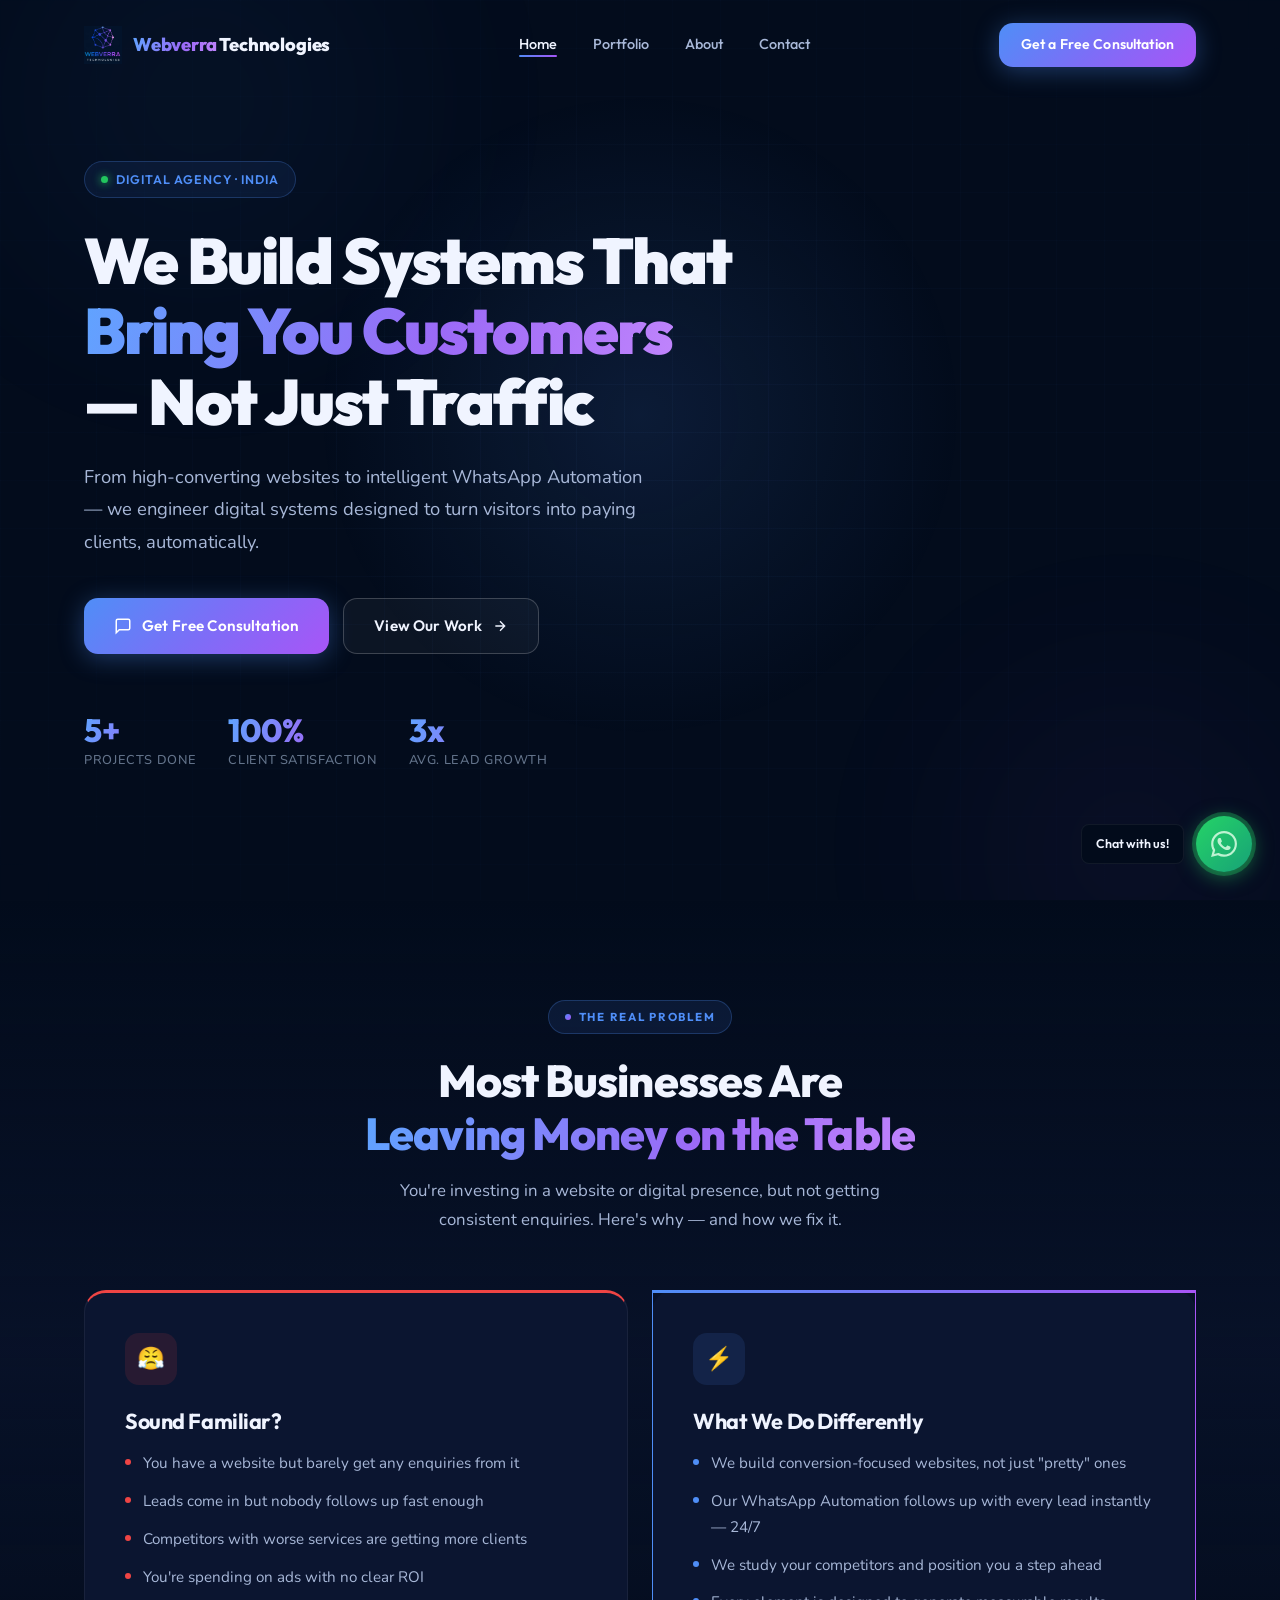
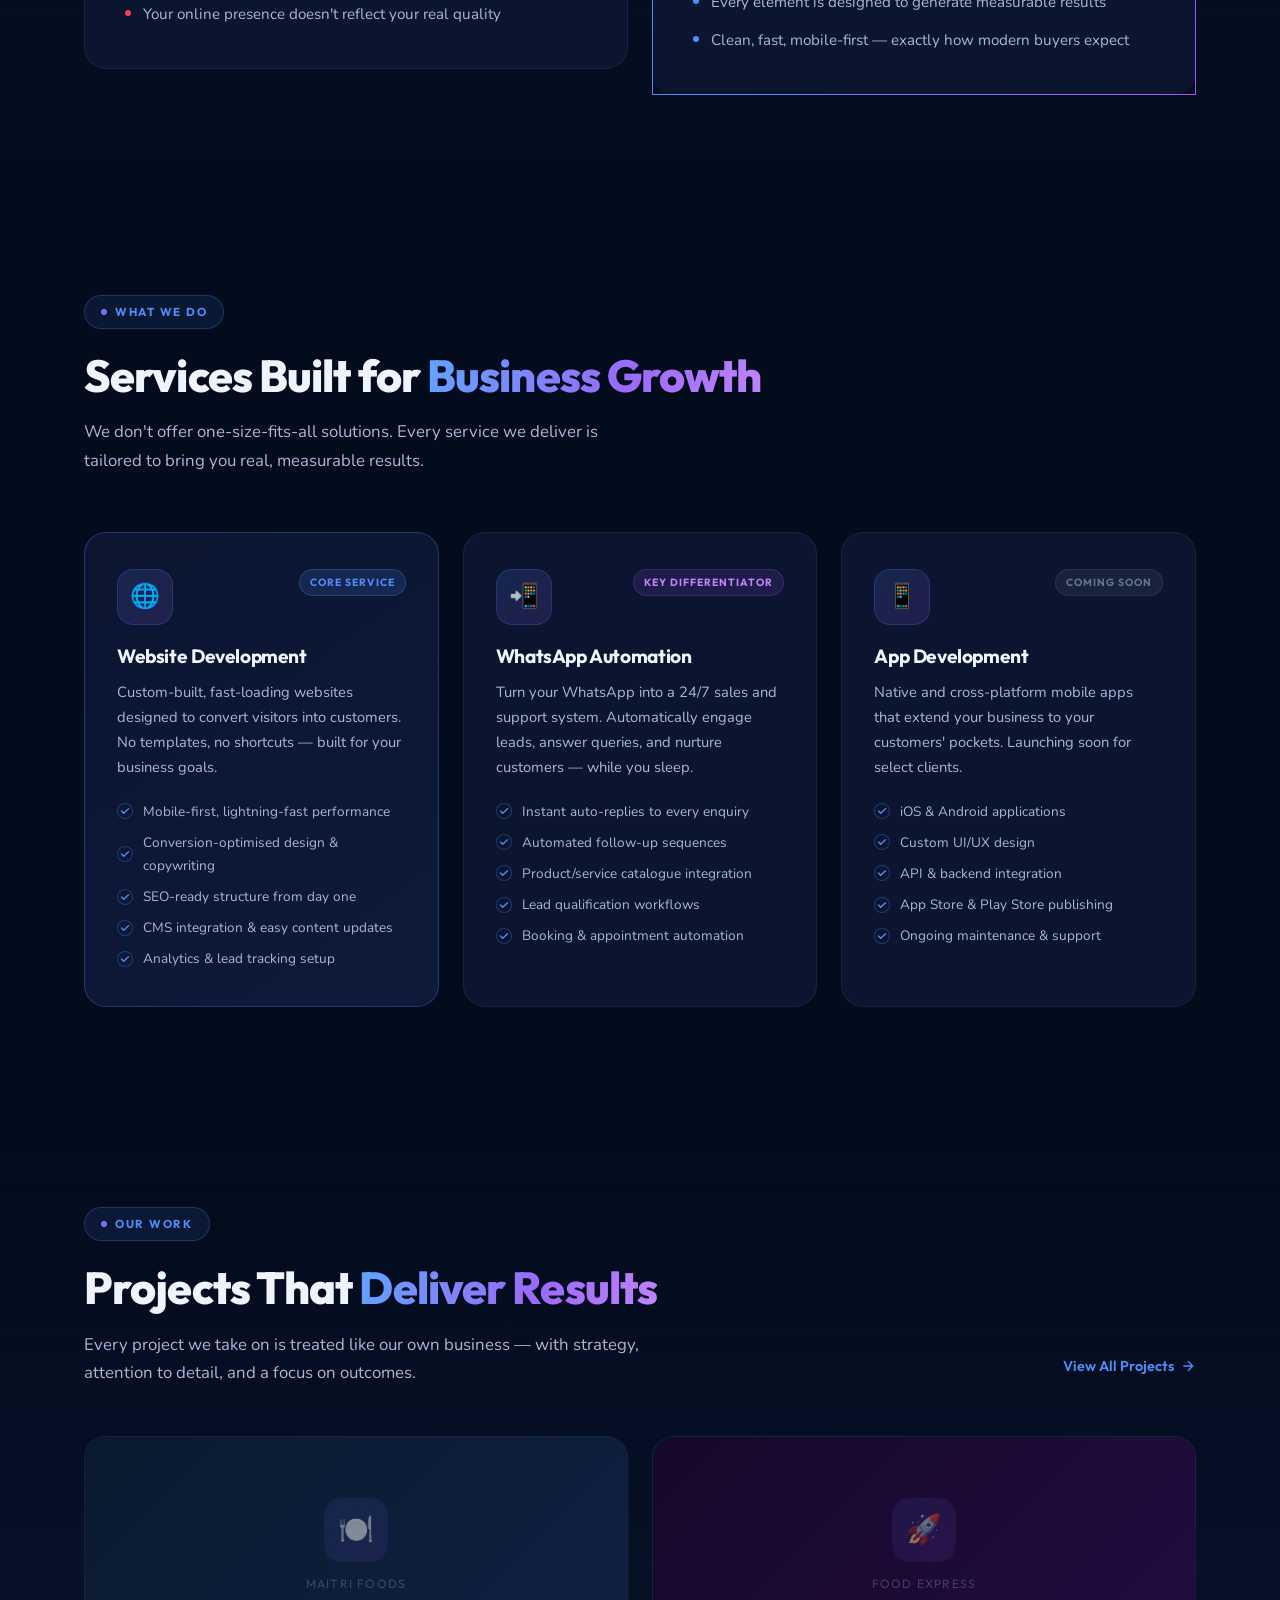
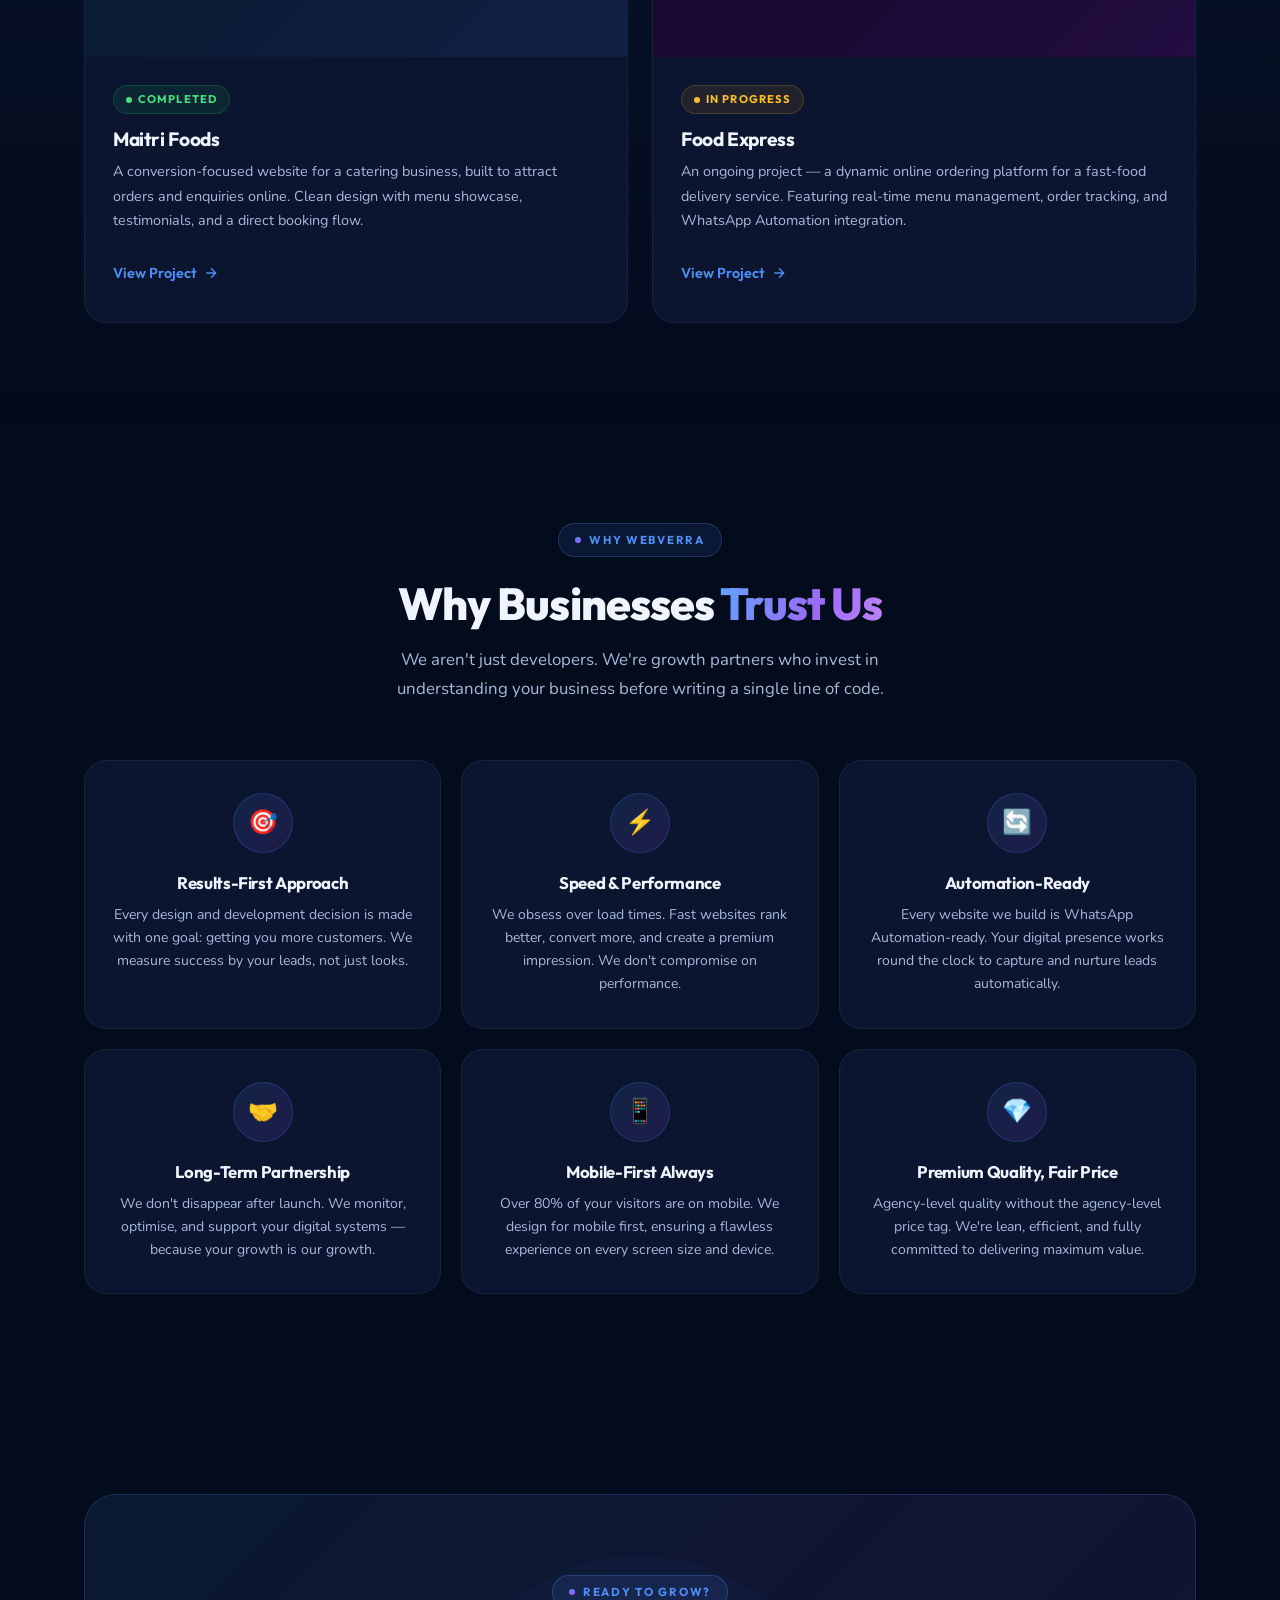
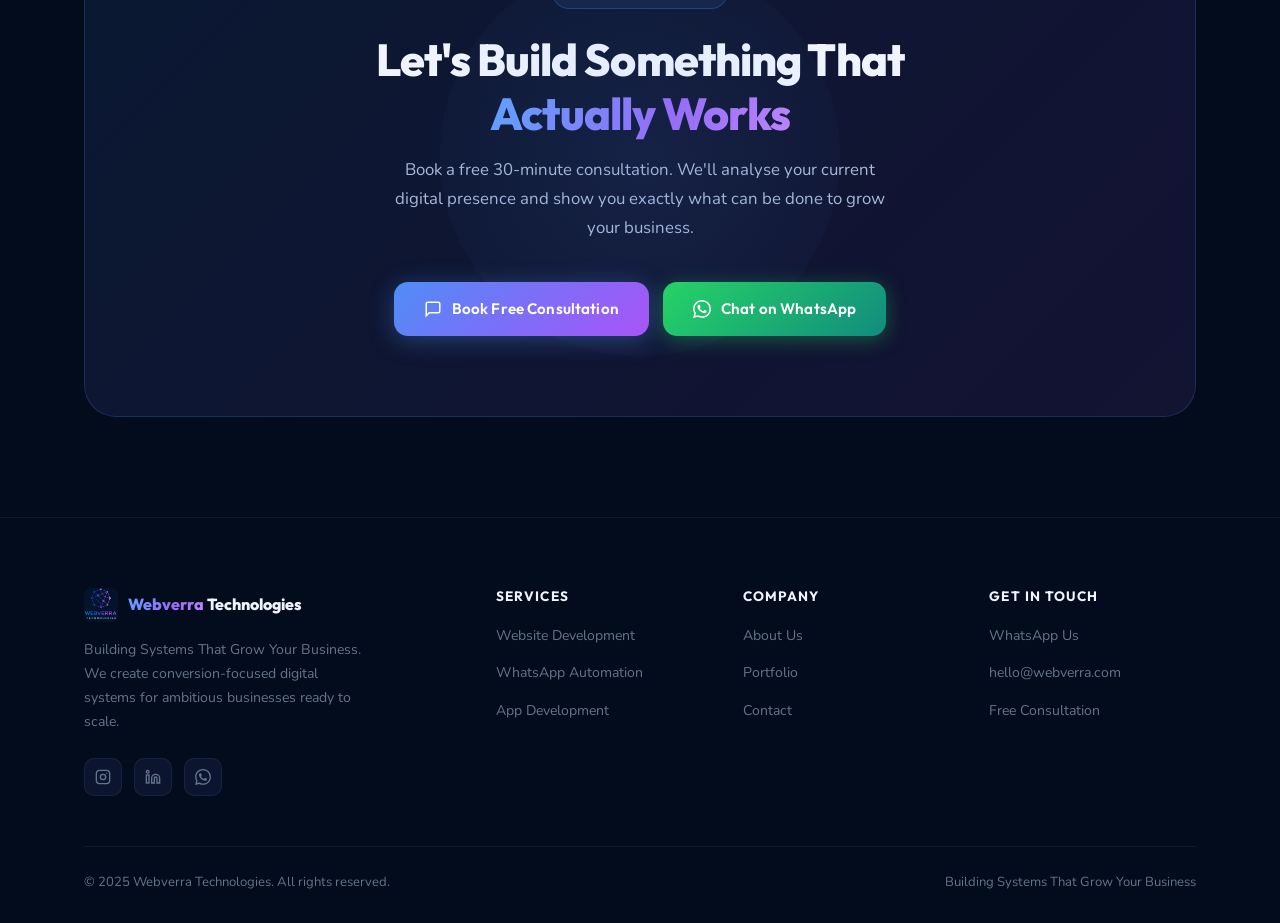
==== index.html @ cc482540 "Initial commit" ====
<!DOCTYPE html>
<html lang="en">
<head>
  <meta charset="UTF-8" />
  <meta name="viewport" content="width=device-width, initial-scale=1.0" />
  <title>Webverra Technologies — Building Systems That Grow Your Business</title>
  <meta name="description" content="Webverra Technologies builds high-converting websites, WhatsApp Automation systems, and apps that grow your business." />
  <link rel="icon" href="logo.jpg" type="image/jpeg" />
  <link rel="stylesheet" href="styles.css" />
</head>
<body>

<!-- Background Mesh -->
<div class="mesh-bg" aria-hidden="true"></div>

<!-- ═══════════════ NAVBAR ═══════════════ -->
<header>
  <nav class="navbar" id="navbar" role="navigation" aria-label="Main navigation">
    <div class="container">
      <div class="nav-inner">
        <a href="index.html" class="nav-logo" aria-label="Webverra Technologies Home">
          <img src="logo.jpg" alt="Webverra Technologies Logo" width="38" height="38" />
          <span class="nav-logo-text"><span>Webverra</span> Technologies</span>
        </a>

        <ul class="nav-links" role="list">
          <li><a href="index.html" class="active">Home</a></li>
          <li><a href="portfolio.html">Portfolio</a></li>
          <li><a href="about.html">About</a></li>
          <li><a href="contact.html">Contact</a></li>
        </ul>

        <a href="contact.html" class="btn btn-primary nav-cta" style="padding:10px 22px;font-size:0.88rem;">
          Get a Free Consultation
        </a>

        <button class="nav-toggle" id="navToggle" aria-label="Toggle menu" aria-expanded="false">
          <span></span><span></span><span></span>
        </button>
      </div>
    </div>
  </nav>

  <!-- Mobile Nav -->
  <div class="nav-mobile" id="mobileNav" aria-hidden="true">
    <a href="index.html">Home</a>
    <a href="portfolio.html">Portfolio</a>
    <a href="about.html">About</a>
    <a href="contact.html">Contact</a>
    <a href="contact.html" class="btn btn-primary">Get a Free Consultation</a>
  </div>
</header>

<!-- ═══════════════ PAGE CONTENT ═══════════════ -->
<main class="page-content">

  <!-- ── HERO ───────────────────────────────── -->
  <section class="hero" id="home">
    <div class="hero-grid-bg" aria-hidden="true"></div>
    <div class="hero-glow" aria-hidden="true"></div>

    <div class="container">
      <div class="hero-content">
        <div class="hero-badge">
          <span class="dot"></span>
          Digital Agency · India
        </div>

        <h1>
          We Build Systems That<br />
          <span class="grad-text">Bring You Customers</span><br />
          — Not Just Traffic
        </h1>

        <p class="hero-sub">
          From high-converting websites to intelligent WhatsApp Automation — 
          we engineer digital systems designed to turn visitors into paying clients, automatically.
        </p>

        <div class="hero-actions">
          <a href="contact.html" class="btn btn-primary">
            <svg width="18" height="18" viewBox="0 0 24 24" fill="none" stroke="currentColor" stroke-width="2" aria-hidden="true"><path d="M21 15a2 2 0 0 1-2 2H7l-4 4V5a2 2 0 0 1 2-2h14a2 2 0 0 1 2 2z"/></svg>
            Get Free Consultation
          </a>
          <a href="portfolio.html" class="btn btn-outline">
            View Our Work
            <svg width="16" height="16" viewBox="0 0 24 24" fill="none" stroke="currentColor" stroke-width="2" aria-hidden="true"><path d="M5 12h14M12 5l7 7-7 7"/></svg>
          </a>
        </div>

        <div class="hero-stats">
          <div class="stat-item">
            <div class="stat-num" data-target="5" data-suffix="+">5+</div>
            <div class="stat-label">Projects Done</div>
          </div>
          <div class="stat-item">
            <div class="stat-num" data-target="100" data-suffix="%">100%</div>
            <div class="stat-label">Client Satisfaction</div>
          </div>
          <div class="stat-item">
            <div class="stat-num" data-target="3" data-suffix="x">3x</div>
            <div class="stat-label">Avg. Lead Growth</div>
          </div>
        </div>
      </div>
    </div>
  </section>

  <!-- ── PROBLEM → SOLUTION ─────────────────── -->
  <section class="problem-solution" id="why">
    <div class="container">
      <div style="text-align:center; margin-bottom:56px;" class="reveal">
        <span class="section-tag">The Real Problem</span>
        <h2 class="section-title">Most Businesses Are<br /><span class="grad-text">Leaving Money on the Table</span></h2>
        <p class="section-sub" style="margin:0 auto;">
          You're investing in a website or digital presence, but not getting consistent enquiries.
          Here's why — and how we fix it.
        </p>
      </div>

      <div class="ps-grid">
        <!-- Problem -->
        <div class="ps-card problem reveal reveal-delay-1">
          <div class="ps-icon">😤</div>
          <h3>Sound Familiar?</h3>
          <ul class="ps-list">
            <li>You have a website but barely get any enquiries from it</li>
            <li>Leads come in but nobody follows up fast enough</li>
            <li>Competitors with worse services are getting more clients</li>
            <li>You're spending on ads with no clear ROI</li>
            <li>Your online presence doesn't reflect your real quality</li>
          </ul>
        </div>

        <!-- Solution -->
        <div class="ps-card solution reveal reveal-delay-2">
          <div class="ps-icon">⚡</div>
          <h3>What We Do Differently</h3>
          <ul class="ps-list">
            <li>We build conversion-focused websites, not just "pretty" ones</li>
            <li>Our WhatsApp Automation follows up with every lead instantly — 24/7</li>
            <li>We study your competitors and position you a step ahead</li>
            <li>Every element is designed to generate measurable results</li>
            <li>Clean, fast, mobile-first — exactly how modern buyers expect</li>
          </ul>
        </div>
      </div>
    </div>
  </section>

  <!-- ── SERVICES ────────────────────────────── -->
  <section class="services" id="services">
    <div class="container">
      <div class="reveal">
        <span class="section-tag">What We Do</span>
        <h2 class="section-title">Services Built for <span class="grad-text">Business Growth</span></h2>
        <p class="section-sub">
          We don't offer one-size-fits-all solutions. Every service we deliver is tailored to bring you real, measurable results.
        </p>
      </div>

      <div class="services-grid">
        <!-- Website Development -->
        <div class="service-card primary reveal reveal-delay-1">
          <div class="service-card-top">
            <div class="service-icon">🌐</div>
            <span class="badge badge-primary">Core Service</span>
          </div>
          <h3>Website Development</h3>
          <p>Custom-built, fast-loading websites designed to convert visitors into customers. No templates, no shortcuts — built for your business goals.</p>
          <ul class="service-features">
            <li>Mobile-first, lightning-fast performance</li>
            <li>Conversion-optimised design & copywriting</li>
            <li>SEO-ready structure from day one</li>
            <li>CMS integration & easy content updates</li>
            <li>Analytics & lead tracking setup</li>
          </ul>
        </div>

        <!-- WhatsApp Automation -->
        <div class="service-card reveal reveal-delay-2">
          <div class="service-card-top">
            <div class="service-icon">📲</div>
            <span class="badge badge-secondary">Key Differentiator</span>
          </div>
          <h3>WhatsApp Automation</h3>
          <p>Turn your WhatsApp into a 24/7 sales and support system. Automatically engage leads, answer queries, and nurture customers — while you sleep.</p>
          <ul class="service-features">
            <li>Instant auto-replies to every enquiry</li>
            <li>Automated follow-up sequences</li>
            <li>Product/service catalogue integration</li>
            <li>Lead qualification workflows</li>
            <li>Booking & appointment automation</li>
          </ul>
        </div>

        <!-- App Development -->
        <div class="service-card coming-soon reveal reveal-delay-3">
          <div class="service-card-top">
            <div class="service-icon">📱</div>
            <span class="badge badge-soon">Coming Soon</span>
          </div>
          <h3>App Development</h3>
          <p>Native and cross-platform mobile apps that extend your business to your customers' pockets. Launching soon for select clients.</p>
          <ul class="service-features">
            <li>iOS & Android applications</li>
            <li>Custom UI/UX design</li>
            <li>API & backend integration</li>
            <li>App Store & Play Store publishing</li>
            <li>Ongoing maintenance & support</li>
          </ul>
        </div>
      </div>
    </div>
  </section>

  <!-- ── PORTFOLIO PREVIEW ───────────────────── -->
  <section class="portfolio-section" id="portfolio">
    <div class="container">
      <div style="display:flex;align-items:flex-end;justify-content:space-between;flex-wrap:wrap;gap:20px;margin-bottom:48px;" class="reveal">
        <div>
          <span class="section-tag">Our Work</span>
          <h2 class="section-title">Projects That <span class="grad-text">Deliver Results</span></h2>
          <p class="section-sub" style="margin-bottom:0;">
            Every project we take on is treated like our own business — with strategy, attention to detail, and a focus on outcomes.
          </p>
        </div>
        <a href="portfolio.html" class="btn-ghost">
          View All Projects
          <svg width="16" height="16" viewBox="0 0 24 24" fill="none" stroke="currentColor" stroke-width="2" aria-hidden="true"><path d="M5 12h14M12 5l7 7-7 7"/></svg>
        </a>
      </div>

      <div class="portfolio-grid">
        <!-- Maitri Foods -->
        <div class="portfolio-card reveal reveal-delay-1">
          <div class="portfolio-img portfolio-img-bg-1">
            <div class="portfolio-img-placeholder">
              <div class="portfolio-img-icon">🍽️</div>
              <span>Maitri Foods</span>
            </div>
          </div>
          <div class="portfolio-body">
            <span class="portfolio-status status-completed">Completed</span>
            <h3>Maitri Foods</h3>
            <p>A conversion-focused website for a catering business, built to attract orders and enquiries online. Clean design with menu showcase, testimonials, and a direct booking flow.</p>
            <a href="portfolio.html" class="btn-ghost">
              View Project
              <svg width="16" height="16" viewBox="0 0 24 24" fill="none" stroke="currentColor" stroke-width="2" aria-hidden="true"><path d="M5 12h14M12 5l7 7-7 7"/></svg>
            </a>
          </div>
        </div>

        <!-- Food Express -->
        <div class="portfolio-card reveal reveal-delay-2">
          <div class="portfolio-img portfolio-img-bg-2">
            <div class="portfolio-img-placeholder">
              <div class="portfolio-img-icon">🚀</div>
              <span>Food Express</span>
            </div>
          </div>
          <div class="portfolio-body">
            <span class="portfolio-status status-progress">In Progress</span>
            <h3>Food Express</h3>
            <p>An ongoing project — a dynamic online ordering platform for a fast-food delivery service. Featuring real-time menu management, order tracking, and WhatsApp Automation integration.</p>
            <a href="portfolio.html" class="btn-ghost">
              View Project
              <svg width="16" height="16" viewBox="0 0 24 24" fill="none" stroke="currentColor" stroke-width="2" aria-hidden="true"><path d="M5 12h14M12 5l7 7-7 7"/></svg>
            </a>
          </div>
        </div>
      </div>
    </div>
  </section>

  <!-- ── WHY CHOOSE US ───────────────────────── -->
  <section class="why-us" id="why-us">
    <div class="container">
      <div style="text-align:center;" class="reveal">
        <span class="section-tag">Why Webverra</span>
        <h2 class="section-title">Why Businesses <span class="grad-text">Trust Us</span></h2>
        <p class="section-sub" style="margin:0 auto 56px;">
          We aren't just developers. We're growth partners who invest in understanding your business before writing a single line of code.
        </p>
      </div>

      <div class="why-grid">
        <div class="why-card reveal reveal-delay-1">
          <div class="why-icon">🎯</div>
          <h3>Results-First Approach</h3>
          <p>Every design and development decision is made with one goal: getting you more customers. We measure success by your leads, not just looks.</p>
        </div>
        <div class="why-card reveal reveal-delay-2">
          <div class="why-icon">⚡</div>
          <h3>Speed & Performance</h3>
          <p>We obsess over load times. Fast websites rank better, convert more, and create a premium impression. We don't compromise on performance.</p>
        </div>
        <div class="why-card reveal reveal-delay-3">
          <div class="why-icon">🔄</div>
          <h3>Automation-Ready</h3>
          <p>Every website we build is WhatsApp Automation-ready. Your digital presence works round the clock to capture and nurture leads automatically.</p>
        </div>
        <div class="why-card reveal reveal-delay-1">
          <div class="why-icon">🤝</div>
          <h3>Long-Term Partnership</h3>
          <p>We don't disappear after launch. We monitor, optimise, and support your digital systems — because your growth is our growth.</p>
        </div>
        <div class="why-card reveal reveal-delay-2">
          <div class="why-icon">📱</div>
          <h3>Mobile-First Always</h3>
          <p>Over 80% of your visitors are on mobile. We design for mobile first, ensuring a flawless experience on every screen size and device.</p>
        </div>
        <div class="why-card reveal reveal-delay-3">
          <div class="why-icon">💎</div>
          <h3>Premium Quality, Fair Price</h3>
          <p>Agency-level quality without the agency-level price tag. We're lean, efficient, and fully committed to delivering maximum value.</p>
        </div>
      </div>
    </div>
  </section>

  <!-- ── FINAL CTA ───────────────────────────── -->
  <section class="final-cta" id="cta">
    <div class="container">
      <div class="cta-box reveal">
        <span class="section-tag" style="margin:0 auto 24px;">Ready to Grow?</span>
        <h2>Let's Build Something That<br /><span class="grad-text">Actually Works</span></h2>
        <p>Book a free 30-minute consultation. We'll analyse your current digital presence and show you exactly what can be done to grow your business.</p>
        <div class="cta-actions">
          <a href="contact.html" class="btn btn-primary">
            <svg width="18" height="18" viewBox="0 0 24 24" fill="none" stroke="currentColor" stroke-width="2" aria-hidden="true"><path d="M21 15a2 2 0 0 1-2 2H7l-4 4V5a2 2 0 0 1 2-2h14a2 2 0 0 1 2 2z"/></svg>
            Book Free Consultation
          </a>
          <a href="https://wa.me/917000000000?text=Hi! I'd like to discuss a project with Webverra Technologies." class="btn btn-wa" target="_blank" rel="noopener noreferrer">
            <svg viewBox="0 0 24 24" width="18" height="18" fill="currentColor" aria-hidden="true"><path d="M17.472 14.382c-.297-.149-1.758-.867-2.03-.967-.273-.099-.471-.148-.67.15-.197.297-.767.966-.94 1.164-.173.199-.347.223-.644.075-.297-.15-1.255-.463-2.39-1.475-.883-.788-1.48-1.761-1.653-2.059-.173-.297-.018-.458.13-.606.134-.133.298-.347.446-.52.149-.174.198-.298.298-.497.099-.198.05-.371-.025-.52-.075-.149-.669-1.612-.916-2.207-.242-.579-.487-.5-.669-.51-.173-.008-.371-.01-.57-.01-.198 0-.52.074-.792.372-.272.297-1.04 1.016-1.04 2.479 0 1.462 1.065 2.875 1.213 3.074.149.198 2.096 3.2 5.077 4.487.709.306 1.262.489 1.694.625.712.227 1.36.195 1.871.118.571-.085 1.758-.719 2.006-1.413.248-.694.248-1.289.173-1.413-.074-.124-.272-.198-.57-.347m-5.421 7.403h-.004a9.87 9.87 0 01-5.031-1.378l-.361-.214-3.741.982.998-3.648-.235-.374a9.86 9.86 0 01-1.51-5.26c.001-5.45 4.436-9.884 9.888-9.884 2.64 0 5.122 1.03 6.988 2.898a9.825 9.825 0 012.893 6.994c-.003 5.45-4.437 9.884-9.885 9.884m8.413-18.297A11.815 11.815 0 0012.05 0C5.495 0 .16 5.335.157 11.892c0 2.096.547 4.142 1.588 5.945L.057 24l6.305-1.654a11.882 11.882 0 005.683 1.448h.005c6.554 0 11.89-5.335 11.893-11.893a11.821 11.821 0 00-3.48-8.413z"/></svg>
            Chat on WhatsApp
          </a>
        </div>
      </div>
    </div>
  </section>

</main>

<!-- ═══════════════ FOOTER ═══════════════ -->
<footer class="footer">
  <div class="container">
    <div class="footer-grid">
      <div class="footer-brand">
        <div class="footer-logo">
          <img src="logo.jpg" alt="Webverra Technologies" width="34" height="34" />
          <span class="footer-logo-name"><span>Webverra</span> Technologies</span>
        </div>
        <p>Building Systems That Grow Your Business. We create conversion-focused digital systems for ambitious businesses ready to scale.</p>
        <div class="footer-socials">
          <a href="#" class="social-btn" aria-label="Instagram">
            <svg width="16" height="16" viewBox="0 0 24 24" fill="none" stroke="currentColor" stroke-width="2"><rect x="2" y="2" width="20" height="20" rx="5" ry="5"/><circle cx="12" cy="12" r="4"/><circle cx="17.5" cy="6.5" r="1" fill="currentColor" stroke="none"/></svg>
          </a>
          <a href="#" class="social-btn" aria-label="LinkedIn">
            <svg width="16" height="16" viewBox="0 0 24 24" fill="none" stroke="currentColor" stroke-width="2"><path d="M16 8a6 6 0 0 1 6 6v7h-4v-7a2 2 0 0 0-2-2 2 2 0 0 0-2 2v7h-4v-7a6 6 0 0 1 6-6z"/><rect x="2" y="9" width="4" height="12"/><circle cx="4" cy="4" r="2"/></svg>
          </a>
          <a href="https://wa.me/917000000000" class="social-btn" aria-label="WhatsApp" target="_blank" rel="noopener">
            <svg width="16" height="16" viewBox="0 0 24 24" fill="currentColor"><path d="M17.472 14.382c-.297-.149-1.758-.867-2.03-.967-.273-.099-.471-.148-.67.15-.197.297-.767.966-.94 1.164-.173.199-.347.223-.644.075-.297-.15-1.255-.463-2.39-1.475-.883-.788-1.48-1.761-1.653-2.059-.173-.297-.018-.458.13-.606.134-.133.298-.347.446-.52.149-.174.198-.298.298-.497.099-.198.05-.371-.025-.52-.075-.149-.669-1.612-.916-2.207-.242-.579-.487-.5-.669-.51-.173-.008-.371-.01-.57-.01-.198 0-.52.074-.792.372-.272.297-1.04 1.016-1.04 2.479 0 1.462 1.065 2.875 1.213 3.074.149.198 2.096 3.2 5.077 4.487.709.306 1.262.489 1.694.625.712.227 1.36.195 1.871.118.571-.085 1.758-.719 2.006-1.413.248-.694.248-1.289.173-1.413-.074-.124-.272-.198-.57-.347m-5.421 7.403h-.004a9.87 9.87 0 01-5.031-1.378l-.361-.214-3.741.982.998-3.648-.235-.374a9.86 9.86 0 01-1.51-5.26c.001-5.45 4.436-9.884 9.888-9.884 2.64 0 5.122 1.03 6.988 2.898a9.825 9.825 0 012.893 6.994c-.003 5.45-4.437 9.884-9.885 9.884m8.413-18.297A11.815 11.815 0 0012.05 0C5.495 0 .16 5.335.157 11.892c0 2.096.547 4.142 1.588 5.945L.057 24l6.305-1.654a11.882 11.882 0 005.683 1.448h.005c6.554 0 11.89-5.335 11.893-11.893a11.821 11.821 0 00-3.48-8.413z"/></svg>
          </a>
        </div>
      </div>

      <div class="footer-col">
        <h4>Services</h4>
        <ul class="footer-links">
          <li><a href="index.html#services">Website Development</a></li>
          <li><a href="index.html#services">WhatsApp Automation</a></li>
          <li><a href="index.html#services">App Development</a></li>
        </ul>
      </div>

      <div class="footer-col">
        <h4>Company</h4>
        <ul class="footer-links">
          <li><a href="about.html">About Us</a></li>
          <li><a href="portfolio.html">Portfolio</a></li>
          <li><a href="contact.html">Contact</a></li>
        </ul>
      </div>

      <div class="footer-col">
        <h4>Get in Touch</h4>
        <ul class="footer-links">
          <li><a href="https://wa.me/917000000000" target="_blank" rel="noopener">WhatsApp Us</a></li>
          <li><a href="mailto:hello@webverra.com">hello@webverra.com</a></li>
          <li><a href="contact.html">Free Consultation</a></li>
        </ul>
      </div>
    </div>

    <div class="footer-bottom">
      <p>© 2025 Webverra Technologies. All rights reserved.</p>
      <p>Building Systems That Grow Your Business</p>
    </div>
  </div>
</footer>

<!-- Floating WhatsApp Button -->
<a href="https://wa.me/917000000000?text=Hi! I found you online and would like to discuss a project." 
   class="wa-float" 
   target="_blank" 
   rel="noopener noreferrer"
   aria-label="Chat with us on WhatsApp">
  <span class="wa-pulse" aria-hidden="true"></span>
  <svg viewBox="0 0 24 24" aria-hidden="true"><path d="M17.472 14.382c-.297-.149-1.758-.867-2.03-.967-.273-.099-.471-.148-.67.15-.197.297-.767.966-.94 1.164-.173.199-.347.223-.644.075-.297-.15-1.255-.463-2.39-1.475-.883-.788-1.48-1.761-1.653-2.059-.173-.297-.018-.458.13-.606.134-.133.298-.347.446-.52.149-.174.198-.298.298-.497.099-.198.05-.371-.025-.52-.075-.149-.669-1.612-.916-2.207-.242-.579-.487-.5-.669-.51-.173-.008-.371-.01-.57-.01-.198 0-.52.074-.792.372-.272.297-1.04 1.016-1.04 2.479 0 1.462 1.065 2.875 1.213 3.074.149.198 2.096 3.2 5.077 4.487.709.306 1.262.489 1.694.625.712.227 1.36.195 1.871.118.571-.085 1.758-.719 2.006-1.413.248-.694.248-1.289.173-1.413-.074-.124-.272-.198-.57-.347m-5.421 7.403h-.004a9.87 9.87 0 01-5.031-1.378l-.361-.214-3.741.982.998-3.648-.235-.374a9.86 9.86 0 01-1.51-5.26c.001-5.45 4.436-9.884 9.888-9.884 2.64 0 5.122 1.03 6.988 2.898a9.825 9.825 0 012.893 6.994c-.003 5.45-4.437 9.884-9.885 9.884m8.413-18.297A11.815 11.815 0 0012.05 0C5.495 0 .16 5.335.157 11.892c0 2.096.547 4.142 1.588 5.945L.057 24l6.305-1.654a11.882 11.882 0 005.683 1.448h.005c6.554 0 11.89-5.335 11.893-11.893a11.821 11.821 0 00-3.48-8.413z"/></svg>
  <span class="wa-tooltip">Chat with us!</span>
</a>

<script src="script.js" defer></script>
</body>
</html>
---- styles.css ----
/* ===================================================
   WEBVERRA TECHNOLOGIES — Global Styles
   Author: Senior Frontend Developer
   =================================================== */

/* ── Fonts ─────────────────────────────────────── */
@import url('https://fonts.googleapis.com/css2?family=Outfit:wght@300;400;500;600;700;800;900&family=Nunito:ital,wght@0,300;0,400;0,500;0,600;1,300&display=swap');

/* ── CSS Variables ──────────────────────────────── */
:root {
  --bg-deep:      #030c1c;
  --bg-dark:      #060f22;
  --bg-card:      #0b1530;
  --bg-card-hover:#0e1c3a;
  --border:       rgba(79, 142, 247, 0.15);
  --border-light: rgba(255,255,255,0.06);

  --blue:         #4f8ef7;
  --purple:       #a855f7;
  --blue-mid:     #7c6ef7;
  --grad:         linear-gradient(135deg, #4f8ef7 0%, #7c6ef7 50%, #a855f7 100%);
  --grad-text:    linear-gradient(110deg, #5fa4ff 0%, #9b6af7 60%, #c084fc 100%);
  --grad-hover:   linear-gradient(135deg, #3a7ef0 0%, #6b5cf0 50%, #9333ea 100%);
  --grad-subtle:  linear-gradient(135deg, rgba(79,142,247,0.12) 0%, rgba(168,85,247,0.12) 100%);

  --text-white:   #f0f4ff;
  --text-light:   #a8b8d8;
  --text-muted:   #64748b;

  --radius-sm:    8px;
  --radius-md:    14px;
  --radius-lg:    22px;
  --radius-xl:    32px;

  --shadow-card:  0 4px 40px rgba(0,0,0,0.45);
  --shadow-glow:  0 0 40px rgba(79,142,247,0.18);
  --shadow-glow-p:0 0 40px rgba(168,85,247,0.18);

  --transition:   0.28s cubic-bezier(0.4, 0, 0.2, 1);
  --nav-height:   72px;
}

/* ── Reset & Base ───────────────────────────────── */
*, *::before, *::after { box-sizing: border-box; margin: 0; padding: 0; }

html {
  scroll-behavior: smooth;
  font-size: 16px;
  -webkit-text-size-adjust: 100%;
}

body {
  font-family: 'Nunito', sans-serif;
  background-color: var(--bg-deep);
  color: var(--text-white);
  line-height: 1.7;
  overflow-x: hidden;
}

h1, h2, h3, h4, h5 {
  font-family: 'Outfit', sans-serif;
  line-height: 1.2;
  letter-spacing: -0.02em;
}

a { text-decoration: none; color: inherit; }
img { max-width: 100%; display: block; }
ul { list-style: none; }
button { cursor: pointer; border: none; background: none; font-family: inherit; }

::selection { background: rgba(79, 142, 247, 0.35); color: #fff; }

/* ── Utility ────────────────────────────────────── */
.container {
  width: 100%;
  max-width: 1160px;
  margin: 0 auto;
  padding: 0 24px;
}

.grad-text {
  background: var(--grad-text);
  -webkit-background-clip: text;
  -webkit-text-fill-color: transparent;
  background-clip: text;
}

.section-tag {
  display: inline-flex;
  align-items: center;
  gap: 8px;
  font-family: 'Outfit', sans-serif;
  font-size: 0.72rem;
  font-weight: 700;
  letter-spacing: 0.15em;
  text-transform: uppercase;
  color: var(--blue);
  background: rgba(79, 142, 247, 0.1);
  border: 1px solid rgba(79, 142, 247, 0.25);
  padding: 6px 16px;
  border-radius: 100px;
  margin-bottom: 20px;
}

.section-tag::before {
  content: '';
  width: 6px; height: 6px;
  background: var(--grad);
  border-radius: 50%;
  animation: pulse-dot 2s infinite;
}

@keyframes pulse-dot {
  0%,100% { opacity: 1; transform: scale(1); }
  50% { opacity: 0.5; transform: scale(1.4); }
}

.section-title {
  font-size: clamp(2rem, 4vw, 2.8rem);
  font-weight: 800;
  color: var(--text-white);
  margin-bottom: 16px;
}

.section-sub {
  font-size: 1.05rem;
  color: var(--text-light);
  max-width: 560px;
  margin-bottom: 56px;
}

/* ── Buttons ────────────────────────────────────── */
.btn {
  display: inline-flex;
  align-items: center;
  gap: 10px;
  padding: 14px 30px;
  border-radius: var(--radius-md);
  font-family: 'Outfit', sans-serif;
  font-size: 0.95rem;
  font-weight: 600;
  letter-spacing: 0.01em;
  transition: var(--transition);
  position: relative;
  overflow: hidden;
}

.btn-primary {
  background: var(--grad);
  color: #fff;
  box-shadow: 0 4px 24px rgba(79, 142, 247, 0.35);
}

.btn-primary:hover {
  background: var(--grad-hover);
  box-shadow: 0 6px 32px rgba(79, 142, 247, 0.5);
  transform: translateY(-2px);
}

.btn-outline {
  color: var(--text-white);
  border: 1.5px solid rgba(255,255,255,0.2);
  background: rgba(255,255,255,0.04);
}

.btn-outline:hover {
  border-color: var(--blue);
  background: rgba(79, 142, 247, 0.1);
  transform: translateY(-2px);
}

.btn-ghost {
  color: var(--blue);
  font-family: 'Outfit', sans-serif;
  font-weight: 600;
  font-size: 0.9rem;
  display: inline-flex;
  align-items: center;
  gap: 6px;
  padding: 8px 0;
  border-bottom: 1px solid transparent;
  transition: var(--transition);
}
.btn-ghost:hover { border-bottom-color: var(--blue); gap: 10px; }
.btn-ghost svg { transition: var(--transition); }
.btn-ghost:hover svg { transform: translateX(3px); }

.btn-wa {
  background: linear-gradient(135deg, #25D366, #128C7E);
  color: #fff;
  box-shadow: 0 4px 20px rgba(37, 211, 102, 0.35);
}
.btn-wa:hover {
  box-shadow: 0 6px 28px rgba(37, 211, 102, 0.5);
  transform: translateY(-2px);
}

/* ── Background Mesh ────────────────────────────── */
.mesh-bg {
  position: fixed;
  top: 0; left: 0;
  width: 100%; height: 100%;
  pointer-events: none;
  z-index: 0;
  overflow: hidden;
}

.mesh-bg::before,
.mesh-bg::after {
  content: '';
  position: absolute;
  border-radius: 50%;
  filter: blur(100px);
  opacity: 0.07;
  animation: drift 18s ease-in-out infinite alternate;
}

.mesh-bg::before {
  width: 600px; height: 600px;
  background: radial-gradient(circle, #4f8ef7 0%, transparent 70%);
  top: -200px; left: -100px;
}

.mesh-bg::after {
  width: 500px; height: 500px;
  background: radial-gradient(circle, #a855f7 0%, transparent 70%);
  bottom: -200px; right: -100px;
  animation-direction: alternate-reverse;
}

@keyframes drift {
  from { transform: translate(0, 0) scale(1); }
  to   { transform: translate(40px, 30px) scale(1.05); }
}

.page-content { position: relative; z-index: 1; }

/* ══════════════════════════════════════════════════
   NAVBAR
══════════════════════════════════════════════════ */
.navbar {
  position: fixed;
  top: 0; left: 0; right: 0;
  height: var(--nav-height);
  z-index: 999;
  transition: var(--transition);
  padding: 15px 40px ;
}

.navbar.scrolled {
  background: rgba(3, 12, 28, 0.92);
  backdrop-filter: blur(20px);
  -webkit-backdrop-filter: blur(20px);
  border-bottom: 1px solid var(--border-light);
  box-shadow: 0 4px 30px rgba(0,0,0,0.4);
}

.nav-inner {
  height: 100%;
  display: flex;
  align-items: center;
  justify-content: space-between;
  gap: 32px;
}

.nav-logo {
  display: flex;
  align-items: center;
  gap: 11px;
  flex-shrink: 0;
}

.nav-logo img {
 height: 60px;
  border-radius: 8px;
  object-fit: contain;
}

.nav-logo-text {
  font-family: 'Outfit', sans-serif;
  font-size: 1.15rem;
  font-weight: 800;
  letter-spacing: -0.01em;
}

.nav-logo-text span {
  background: var(--grad-text);
  -webkit-background-clip: text;
  -webkit-text-fill-color: transparent;
  background-clip: text;
}

.nav-links {
  display: flex;
  align-items: center;
  gap: 36px;
}

.nav-links a {
  font-family: 'Outfit', sans-serif;
  font-size: 0.9rem;
  font-weight: 500;
  color: var(--text-light);
  position: relative;
  transition: color var(--transition);
}

.nav-links a::after {
  content: '';
  position: absolute;
  bottom: -4px; left: 0;
  width: 0; height: 2px;
  background: var(--grad);
  border-radius: 2px;
  transition: width var(--transition);
}

.nav-links a:hover,
.nav-links a.active { color: var(--text-white); }
.nav-links a:hover::after,
.nav-links a.active::after { width: 100%; }

.nav-cta { flex-shrink: 0; }

.nav-toggle {
  display: none;
  flex-direction: column;
  gap: 5px;
  padding: 4px;
  z-index: 1001;
}

.nav-toggle span {
  display: block;
  width: 24px; height: 2px;
  background: var(--text-white);
  border-radius: 2px;
  transition: var(--transition);
}

.nav-toggle.open span:nth-child(1) { transform: translateY(7px) rotate(45deg); }
.nav-toggle.open span:nth-child(2) { opacity: 0; transform: scaleX(0); }
.nav-toggle.open span:nth-child(3) { transform: translateY(-7px) rotate(-45deg); }

/* Mobile Nav */
.nav-mobile {
  position: fixed;
  top: var(--nav-height); left: 0; right: 0;
  background: rgba(3, 12, 28, 0.98);
  backdrop-filter: blur(24px);
  border-bottom: 1px solid var(--border-light);
  padding: 24px;
  display: flex;
  flex-direction: column;
  gap: 6px;
  transform: translateY(-120%);
  opacity: 0;
  transition: transform 0.35s cubic-bezier(0.4,0,0.2,1), opacity 0.35s ease;
  z-index: 998;
}

.nav-mobile.open {
  transform: translateY(0);
  opacity: 1;
}

.nav-mobile a {
  font-family: 'Outfit', sans-serif;
  font-size: 1rem;
  font-weight: 500;
  color: var(--text-light);
  padding: 13px 16px;
  border-radius: var(--radius-sm);
  transition: var(--transition);
}

.nav-mobile a:hover {
  color: var(--text-white);
  background: rgba(79, 142, 247, 0.08);
}

.nav-mobile .btn { margin-top: 8px; justify-content: center; }

/* ══════════════════════════════════════════════════
   HERO SECTION
══════════════════════════════════════════════════ */
.hero {
  min-height: 100vh;
  display: flex;
  align-items: center;
  padding: calc(var(--nav-height) + 60px) 0 100px;
  position: relative;
  overflow: hidden;
}

.hero-grid-bg {
  position: absolute;
  inset: 0;
  background-image:
    linear-gradient(rgba(79, 142, 247, 0.04) 1px, transparent 1px),
    linear-gradient(90deg, rgba(79, 142, 247, 0.04) 1px, transparent 1px);
  background-size: 48px 48px;
  mask-image: radial-gradient(ellipse 80% 80% at 50% 50%, black, transparent);
  pointer-events: none;
}

.hero-glow {
  position: absolute;
  width: 700px; height: 700px;
  border-radius: 50%;
  background: radial-gradient(circle, rgba(79,142,247,0.12) 0%, transparent 65%);
  top: 50%; left: 50%;
  transform: translate(-50%, -55%);
  pointer-events: none;
}

.hero-content {
  position: relative;
  max-width: 760px;
}

.hero-badge {
  display: inline-flex;
  align-items: center;
  gap: 8px;
  padding: 7px 16px;
  background: rgba(79, 142, 247, 0.08);
  border: 1px solid rgba(79, 142, 247, 0.25);
  border-radius: 100px;
  font-family: 'Outfit', sans-serif;
  font-size: 0.78rem;
  font-weight: 600;
  letter-spacing: 0.08em;
  color: var(--blue);
  text-transform: uppercase;
  margin-bottom: 28px;
  animation: fade-up 0.6s ease both;
}

.hero-badge .dot {
  width: 7px; height: 7px;
  background: #22c55e;
  border-radius: 50%;
  box-shadow: 0 0 8px #22c55e;
  animation: pulse 2s infinite;
}

@keyframes pulse {
  0%,100% { box-shadow: 0 0 0 0 rgba(34,197,94,0.5); }
  50% { box-shadow: 0 0 0 6px rgba(34,197,94,0); }
}

.hero h1 {
  font-size: clamp(2.4rem, 5.5vw, 4rem);
  font-weight: 900;
  line-height: 1.1;
  letter-spacing: -0.03em;
  margin-bottom: 24px;
  animation: fade-up 0.6s 0.1s ease both;
}

.hero-sub {
  font-size: clamp(1rem, 2vw, 1.15rem);
  color: var(--text-light);
  max-width: 560px;
  line-height: 1.75;
  margin-bottom: 40px;
  animation: fade-up 0.6s 0.2s ease both;
}

.hero-actions {
  display: flex;
  flex-wrap: wrap;
  gap: 14px;
  margin-bottom: 60px;
  animation: fade-up 0.6s 0.3s ease both;
}

.hero-stats {
  display: flex;
  flex-wrap: wrap;
  gap: 32px;
  animation: fade-up 0.6s 0.4s ease both;
}


.stat-num {
  font-family: 'Outfit', sans-serif;
  font-size: 2rem;
  font-weight: 800;
  background: var(--grad-text);
  -webkit-background-clip: text;
  -webkit-text-fill-color: transparent;
  background-clip: text;
  line-height: 1;
  margin-bottom: 4px;
}

.stat-label {
  font-size: 0.8rem;
  color: var(--text-muted);
  font-weight: 500;
  letter-spacing: 0.05em;
  text-transform: uppercase;
}

@keyframes fade-up {
  from { opacity: 0; transform: translateY(24px); }
  to   { opacity: 1; transform: translateY(0); }
}

/* ══════════════════════════════════════════════════
   PROBLEM → SOLUTION
══════════════════════════════════════════════════ */
.problem-solution {
  padding: 100px 0;
  background: linear-gradient(180deg, transparent 0%, rgba(11,21,48,0.6) 50%, transparent 100%);
}

.ps-grid {
  display: grid;
  grid-template-columns: 1fr 1fr;
  gap: 24px;
  align-items: start;
}

.ps-card {
  background: var(--bg-card);
  border: 1px solid var(--border-light);
  border-radius: var(--radius-lg);
  padding: 40px;
  position: relative;
  overflow: hidden;
  transition: var(--transition);
}

.ps-card:hover {
  border-color: var(--border);
  transform: translateY(-4px);
  box-shadow: var(--shadow-card);
}

.ps-card.problem { border-top: 3px solid #ef4444; }
.ps-card.solution { border-top: 3px solid transparent;
  border-image: linear-gradient(90deg, var(--blue), var(--purple)) 1; }

.ps-icon {
  width: 52px; height: 52px;
  border-radius: 14px;
  display: flex;
  align-items: center;
  justify-content: center;
  margin-bottom: 24px;
  font-size: 1.4rem;
}

.ps-card.problem .ps-icon { background: rgba(239, 68, 68, 0.12); }
.ps-card.solution .ps-icon { background: rgba(79, 142, 247, 0.12); }

.ps-card h3 {
  font-size: 1.35rem;
  font-weight: 700;
  margin-bottom: 16px;
}

.ps-list {
  display: flex;
  flex-direction: column;
  gap: 12px;
}

.ps-list li {
  display: flex;
  align-items: flex-start;
  gap: 12px;
  font-size: 0.95rem;
  color: var(--text-light);
}

.ps-list li::before {
  content: '';
  width: 6px; height: 6px;
  border-radius: 50%;
  margin-top: 8px;
  flex-shrink: 0;
}

.ps-card.problem .ps-list li::before { background: #ef4444; }
.ps-card.solution .ps-list li::before { background: var(--blue); }

/* ══════════════════════════════════════════════════
   SERVICES
══════════════════════════════════════════════════ */
.services {
  padding: 100px 0;
}

.services-grid {
  display: grid;
  grid-template-columns: repeat(3, 1fr);
  gap: 24px;
}

.service-card {
  background: var(--bg-card);
  border: 1px solid var(--border-light);
  border-radius: var(--radius-lg);
  padding: 36px 32px;
  transition: var(--transition);
  position: relative;
  overflow: hidden;
  cursor: default;
}

.service-card::before {
  content: '';
  position: absolute;
  inset: 0;
  background: var(--grad-subtle);
  opacity: 0;
  transition: opacity var(--transition);
}

.service-card:hover {
  border-color: var(--border);
  transform: translateY(-6px);
  box-shadow: 0 16px 48px rgba(0,0,0,0.4), var(--shadow-glow);
}

.service-card:hover::before { opacity: 1; }

.service-card.primary { 
  border-color: rgba(79, 142, 247, 0.3);
  background: linear-gradient(145deg, #0b1530 0%, #0d1a3a 100%);
}

.service-card.coming-soon {
  opacity: 0.7;
}

.service-card-top {
  display: flex;
  align-items: flex-start;
  justify-content: space-between;
  margin-bottom: 20px;
  position: relative;
}

.service-icon {
  width: 56px; height: 56px;
  border-radius: 16px;
  background: linear-gradient(135deg, rgba(79,142,247,0.15), rgba(168,85,247,0.15));
  border: 1px solid rgba(79, 142, 247, 0.2);
  display: flex;
  align-items: center;
  justify-content: center;
  font-size: 1.5rem;
}

.badge {
  font-family: 'Outfit', sans-serif;
  font-size: 0.65rem;
  font-weight: 700;
  letter-spacing: 0.1em;
  text-transform: uppercase;
  padding: 4px 10px;
  border-radius: 100px;
}

.badge-primary { background: rgba(79, 142, 247, 0.15); color: var(--blue); border: 1px solid rgba(79,142,247,0.25); }
.badge-secondary { background: rgba(168, 85, 247, 0.12); color: #c084fc; border: 1px solid rgba(168,85,247,0.2); }
.badge-soon { background: rgba(100, 116, 139, 0.15); color: var(--text-muted); border: 1px solid rgba(100,116,139,0.2); }

.service-card h3 {
  font-size: 1.2rem;
  font-weight: 700;
  margin-bottom: 12px;
  position: relative;
}

.service-card p {
  font-size: 0.92rem;
  color: var(--text-light);
  line-height: 1.7;
  margin-bottom: 20px;
  position: relative;
}

.service-features {
  display: flex;
  flex-direction: column;
  gap: 8px;
  position: relative;
}

.service-features li {
  font-size: 0.85rem;
  color: var(--text-light);
  display: flex;
  align-items: center;
  gap: 10px;
}

.service-features li::before {
  content: '';
  width: 16px; height: 16px;
  border-radius: 50%;
  background: linear-gradient(135deg, rgba(79,142,247,0.2), rgba(168,85,247,0.2));
  border: 1px solid rgba(79,142,247,0.3);
  flex-shrink: 0;
  background-image: url("data:image/svg+xml,%3Csvg xmlns='http://www.w3.org/2000/svg' viewBox='0 0 16 16' fill='none'%3E%3Cpath d='M4 8l2.5 2.5L12 5.5' stroke='%234f8ef7' stroke-width='1.5' stroke-linecap='round' stroke-linejoin='round'/%3E%3C/svg%3E");
  background-size: contain;
}

/* ══════════════════════════════════════════════════
   PORTFOLIO
══════════════════════════════════════════════════ */
.portfolio-section {
  padding: 100px 0;
  background: linear-gradient(180deg, transparent, rgba(11,21,48,0.5), transparent);
}

.portfolio-grid {
  display: grid;
  grid-template-columns: repeat(2, 1fr);
  gap: 24px;
}

.portfolio-card {
  background: var(--bg-card);
  border: 1px solid var(--border-light);
  border-radius: var(--radius-lg);
  overflow: hidden;
  transition: var(--transition);
}

.portfolio-card:hover {
  border-color: var(--border);
  transform: translateY(-6px);
  box-shadow: 0 20px 50px rgba(0,0,0,0.45);
}

.portfolio-img {
  height: 220px;
  background: linear-gradient(135deg, #0b1530, #131d40);
  display: flex;
  align-items: center;
  justify-content: center;
  position: relative;
  overflow: hidden;
}

.portfolio-img-placeholder {
  display: flex;
  flex-direction: column;
  align-items: center;
  gap: 12px;
  opacity: 0.5;
}

.portfolio-img-placeholder span {
  font-family: 'Outfit', sans-serif;
  font-size: 0.75rem;
  letter-spacing: 0.1em;
  text-transform: uppercase;
  color: var(--text-muted);
}

.portfolio-img-icon {
  width: 64px; height: 64px;
  border-radius: 18px;
  background: linear-gradient(135deg, rgba(79,142,247,0.2), rgba(168,85,247,0.2));
  display: flex; align-items: center; justify-content: center;
  font-size: 1.8rem;
}

.portfolio-img-bg-1 {
  background: linear-gradient(135deg, #0a1a2e, #0f2044);
}

.portfolio-img-bg-2 {
  background: linear-gradient(135deg, #16082a, #220c40);
}

.portfolio-body {
  padding: 28px;
}

.portfolio-status {
  display: inline-flex;
  align-items: center;
  gap: 6px;
  font-family: 'Outfit', sans-serif;
  font-size: 0.7rem;
  font-weight: 700;
  letter-spacing: 0.1em;
  text-transform: uppercase;
  padding: 4px 12px;
  border-radius: 100px;
  margin-bottom: 14px;
}

.status-completed {
  background: rgba(34, 197, 94, 0.1);
  color: #4ade80;
  border: 1px solid rgba(34, 197, 94, 0.2);
}

.status-completed::before {
  content: '';
  width: 6px; height: 6px;
  background: #4ade80;
  border-radius: 50%;
}

.status-progress {
  background: rgba(245, 158, 11, 0.1);
  color: #fbbf24;
  border: 1px solid rgba(245, 158, 11, 0.2);
}

.status-progress::before {
  content: '';
  width: 6px; height: 6px;
  background: #fbbf24;
  border-radius: 50%;
  animation: pulse 1.5s infinite;
}

.portfolio-body h3 {
  font-size: 1.2rem;
  font-weight: 700;
  margin-bottom: 8px;
}

.portfolio-body p {
  font-size: 0.9rem;
  color: var(--text-light);
  margin-bottom: 20px;
}

/* ══════════════════════════════════════════════════
   WHY CHOOSE US
══════════════════════════════════════════════════ */
.why-us {
  padding: 100px 0;
}

.why-grid {
  display: grid;
  grid-template-columns: repeat(3, 1fr);
  gap: 20px;
}

.why-card {
  background: var(--bg-card);
  border: 1px solid var(--border-light);
  border-radius: var(--radius-lg);
  padding: 32px 28px;
  transition: var(--transition);
  text-align: center;
}

.why-card:hover {
  border-color: var(--border);
  transform: translateY(-4px);
  box-shadow: var(--shadow-card);
}

.why-icon {
  width: 60px; height: 60px;
  border-radius: 50%;
  background: var(--grad-subtle);
  border: 1px solid rgba(79,142,247,0.2);
  display: flex; align-items: center; justify-content: center;
  margin: 0 auto 20px;
  font-size: 1.5rem;
}

.why-card h3 {
  font-size: 1.05rem;
  font-weight: 700;
  margin-bottom: 10px;
}

.why-card p {
  font-size: 0.88rem;
  color: var(--text-light);
  line-height: 1.65;
}

/* ══════════════════════════════════════════════════
   FINAL CTA
══════════════════════════════════════════════════ */
.final-cta {
  padding: 100px 0;
}

.cta-box {
  background: linear-gradient(135deg, rgba(79,142,247,0.1), rgba(168,85,247,0.1));
  border: 1px solid rgba(79, 142, 247, 0.2);
  border-radius: var(--radius-xl);
  padding: 80px 60px;
  text-align: center;
  position: relative;
  overflow: hidden;
}

.cta-box::before {
  content: '';
  position: absolute;
  width: 400px; height: 400px;
  border-radius: 50%;
  background: radial-gradient(circle, rgba(79,142,247,0.1), transparent);
  top: 50%; left: 50%;
  transform: translate(-50%, -50%);
  pointer-events: none;
}

.cta-box h2 {
  font-size: clamp(1.8rem, 4vw, 2.8rem);
  font-weight: 800;
  margin-bottom: 16px;
}

.cta-box p {
  font-size: 1.05rem;
  color: var(--text-light);
  max-width: 520px;
  margin: 0 auto 40px;
}

.cta-actions {
  display: flex;
  flex-wrap: wrap;
  gap: 14px;
  justify-content: center;
}

/* ══════════════════════════════════════════════════
   FOOTER
══════════════════════════════════════════════════ */
.footer {
  padding: 70px 0 30px;
  border-top: 1px solid var(--border-light);
}

.footer-grid {
  display: grid;
  grid-template-columns: 1.8fr 1fr 1fr 1fr;
  gap: 40px;
  margin-bottom: 50px;
}


.footer-logo {
  display: flex;
  align-items: center;
  gap: 10px;
  margin-bottom: 16px;
}

.footer-logo img {
  width: 34px; height: 34px;
  border-radius: 7px;
}

.footer-logo-name {
  font-family: 'Outfit', sans-serif;
  font-size: 1rem;
  font-weight: 800;
}

.footer-logo-name span {
  background: var(--grad-text);
  -webkit-background-clip: text;
  -webkit-text-fill-color: transparent;
  background-clip: text;
}

.footer-brand p {
  font-size: 0.88rem;
  color: var(--text-muted);
  line-height: 1.7;
  max-width: 280px;
  margin-bottom: 24px;
}

.footer-socials {
  display: flex;
  gap: 12px;
}

.social-btn {
  width: 38px; height: 38px;
  border-radius: 10px;
  background: var(--bg-card);
  border: 1px solid var(--border-light);
  display: flex; align-items: center; justify-content: center;
  color: var(--text-muted);
  font-size: 0.95rem;
  transition: var(--transition);
}

.social-btn:hover {
  background: rgba(79, 142, 247, 0.12);
  border-color: var(--border);
  color: var(--blue);
  transform: translateY(-2px);
}

.footer-col h4 {
  font-family: 'Outfit', sans-serif;
  font-size: 0.85rem;
  font-weight: 700;
  letter-spacing: 0.08em;
  text-transform: uppercase;
  color: var(--text-white);
  margin-bottom: 18px;
}

.footer-links {
  display: flex;
  flex-direction: column;
  gap: 10px;
}

.footer-links a {
  font-size: 0.88rem;
  color: var(--text-muted);
  transition: color var(--transition);
}

.footer-links a:hover { color: var(--text-light); }

.footer-bottom {
  border-top: 1px solid var(--border-light);
  padding-top: 24px;
  display: flex;
  align-items: center;
  justify-content: space-between;
  flex-wrap: wrap;
  gap: 12px;
}

.footer-bottom p {
  font-size: 0.82rem;
  color: var(--text-muted);
}

/* ══════════════════════════════════════════════════
   FLOATING WHATSAPP BUTTON
══════════════════════════════════════════════════ */
.wa-float {
  position: fixed;
  bottom: 28px;
  right: 28px;
  width: 56px; height: 56px;
  background: linear-gradient(135deg, #25D366, #128C7E);
  border-radius: 50%;
  display: flex;
  align-items: center;
  justify-content: center;
  box-shadow: 0 4px 20px rgba(37, 211, 102, 0.5);
  z-index: 997;
  transition: var(--transition);
  animation: wa-appear 1s 2s ease both;
}

.wa-float:hover {
  transform: scale(1.1);
  box-shadow: 0 6px 28px rgba(37, 211, 102, 0.65);
}

.wa-float svg { width: 26px; height: 26px; fill: #fff; }

.wa-tooltip {
  position: absolute;
  right: 68px;
  background: rgba(3, 12, 28, 0.95);
  border: 1px solid var(--border-light);
  padding: 8px 14px;
  border-radius: var(--radius-sm);
  font-family: 'Outfit', sans-serif;
  font-size: 0.78rem;
  font-weight: 600;
  white-space: nowrap;
  opacity: 0;
  transform: translateX(6px);
  transition: var(--transition);
  pointer-events: none;
  color: var(--text-white);
}

.wa-float:hover .wa-tooltip {
  opacity: 1;
  transform: translateX(0);
}

.wa-pulse {
  position: absolute;
  inset: -4px;
  border-radius: 50%;
  background: rgba(37, 211, 102, 0.3);
  animation: wa-pulse 2.5s infinite;
}

@keyframes wa-pulse {
  0% { transform: scale(1); opacity: 0.7; }
  100% { transform: scale(1.5); opacity: 0; }
}

@keyframes wa-appear {
  from { opacity: 0; transform: scale(0) rotate(-180deg); }
  to   { opacity: 1; transform: scale(1) rotate(0); }
}

/* ══════════════════════════════════════════════════
   SCROLL ANIMATIONS
══════════════════════════════════════════════════ */
.reveal {
  opacity: 0;
  transform: translateY(30px);
  transition: opacity 0.65s ease, transform 0.65s ease;
}

.reveal.visible {
  opacity: 1;
  transform: translateY(0);
}

.reveal-left {
  opacity: 0;
  transform: translateX(-30px);
  transition: opacity 0.65s ease, transform 0.65s ease;
}

.reveal-left.visible {
  opacity: 1;
  transform: translateX(0);
}

.reveal-delay-1 { transition-delay: 0.1s; }
.reveal-delay-2 { transition-delay: 0.2s; }
.reveal-delay-3 { transition-delay: 0.3s; }
.reveal-delay-4 { transition-delay: 0.4s; }
.reveal-delay-5 { transition-delay: 0.5s; }

/* ══════════════════════════════════════════════════
   PAGE HEADER (Interior pages)
══════════════════════════════════════════════════ */
.page-header {
  padding: calc(var(--nav-height) + 70px) 0 70px;
  text-align: center;
  position: relative;
}

.page-header h1 {
  font-size: clamp(2.2rem, 5vw, 3.4rem);
  font-weight: 900;
  letter-spacing: -0.03em;
  margin-bottom: 16px;
}

.page-header p {
  font-size: 1.05rem;
  color: var(--text-light);
  max-width: 480px;
  margin: 0 auto;
}

/* ══════════════════════════════════════════════════
   PORTFOLIO PAGE
══════════════════════════════════════════════════ */
.portfolio-page {
  padding: 60px 0 100px;
}

.portfolio-page-grid {
  display: grid;
  grid-template-columns: repeat(auto-fill, minmax(320px, 1fr));
  gap: 28px;
}

.portfolio-page-card {
  background: var(--bg-card);
  border: 1px solid var(--border-light);
  border-radius: var(--radius-lg);
  overflow: hidden;
  transition: var(--transition);
}

.portfolio-page-card:hover {
  border-color: var(--border);
  transform: translateY(-8px);
  box-shadow: 0 24px 60px rgba(0,0,0,0.5), var(--shadow-glow);
}

.portfolio-page-card:hover .portfolio-img-icon {
  transform: scale(1.1);
  transition: transform var(--transition);
}

.pp-img {
  height: 240px;
  display: flex; align-items: center; justify-content: center;
  position: relative;
  overflow: hidden;
}

.pp-img-overlay {
  position: absolute;
  inset: 0;
  background: rgba(3, 12, 28, 0.7);
  display: flex;
  align-items: center;
  justify-content: center;
  opacity: 0;
  transition: var(--transition);
}

.portfolio-page-card:hover .pp-img-overlay { opacity: 1; }

.pp-body { padding: 28px; }

.pp-tags {
  display: flex;
  flex-wrap: wrap;
  gap: 8px;
  margin-bottom: 14px;
}

.tag {
  font-family: 'Outfit', sans-serif;
  font-size: 0.7rem;
  font-weight: 600;
  letter-spacing: 0.05em;
  padding: 4px 10px;
  border-radius: 100px;
  background: rgba(79, 142, 247, 0.08);
  border: 1px solid rgba(79, 142, 247, 0.18);
  color: var(--blue);
}

.pp-body h3 { font-size: 1.15rem; font-weight: 700; margin-bottom: 8px; }
.pp-body p { font-size: 0.88rem; color: var(--text-light); margin-bottom: 20px; }

/* ══════════════════════════════════════════════════
   ABOUT PAGE
══════════════════════════════════════════════════ */
.about-intro {
  padding: 60px 0 100px;
}

.about-grid {
  display: grid;
  grid-template-columns: 1fr 1fr;
  gap: 60px;
  align-items: center;
  margin-bottom: 80px;
}

.about-text h2 {
  font-size: clamp(1.8rem, 3.5vw, 2.4rem);
  font-weight: 800;
  margin-bottom: 20px;
}

.about-text p {
  color: var(--text-light);
  font-size: 0.98rem;
  line-height: 1.8;
  margin-bottom: 16px;
}

.about-visual {
  background: var(--bg-card);
  border: 1px solid var(--border-light);
  border-radius: var(--radius-xl);
  padding: 40px;
  position: relative;
  overflow: hidden;
}

.about-visual::before {
  content: '';
  position: absolute;
  width: 200px; height: 200px;
  background: radial-gradient(circle, rgba(79,142,247,0.12), transparent);
  top: -40px; right: -40px;
}

.about-numbers {
  display: grid;
  grid-template-columns: 1fr 1fr;
  gap: 24px;
}

.about-num-item {
  text-align: center;
  padding: 24px 16px;
  background: rgba(79,142,247,0.05);
  border: 1px solid var(--border-light);
  border-radius: var(--radius-md);
}

.about-num-item .num {
  font-family: 'Outfit', sans-serif;
  font-size: 2.2rem;
  font-weight: 900;
  background: var(--grad-text);
  -webkit-background-clip: text;
  -webkit-text-fill-color: transparent;
  background-clip: text;
  line-height: 1;
  margin-bottom: 6px;
}

.about-num-item .label {
  font-size: 0.8rem;
  color: var(--text-muted);
  text-transform: uppercase;
  letter-spacing: 0.05em;
  font-weight: 600;
}

.mission-vision {
  display: grid;
  grid-template-columns: 1fr 1fr;
  gap: 24px;
  margin-bottom: 80px;
}

.mv-card {
  background: var(--bg-card);
  border: 1px solid var(--border-light);
  border-radius: var(--radius-lg);
  padding: 36px;
  transition: var(--transition);
}

.mv-card:hover {
  border-color: var(--border);
  transform: translateY(-4px);
}

.mv-card .mv-icon {
  font-size: 2rem;
  margin-bottom: 16px;
}

.mv-card h3 { font-size: 1.2rem; font-weight: 700; margin-bottom: 12px; }
.mv-card p { font-size: 0.92rem; color: var(--text-light); line-height: 1.75; }

/* ══════════════════════════════════════════════════
   CONTACT PAGE
══════════════════════════════════════════════════ */
.contact-section {
  padding: 60px 0 100px;
}

.contact-grid {
  display: grid;
  grid-template-columns: 1fr 1.4fr;
  gap: 48px;
  align-items: start;
}

.contact-info h2 {
  font-size: 1.8rem;
  font-weight: 800;
  margin-bottom: 14px;
}

.contact-info > p {
  font-size: 0.95rem;
  color: var(--text-light);
  line-height: 1.75;
  margin-bottom: 36px;
}

.contact-methods {
  display: flex;
  flex-direction: column;
  gap: 16px;
  margin-bottom: 36px;
}

.contact-method {
  display: flex;
  align-items: center;
  gap: 16px;
  padding: 18px 20px;
  background: var(--bg-card);
  border: 1px solid var(--border-light);
  border-radius: var(--radius-md);
  transition: var(--transition);
  text-decoration: none;
}

.contact-method:hover {
  border-color: var(--border);
  transform: translateX(4px);
}

.cm-icon {
  width: 42px; height: 42px;
  border-radius: 12px;
  display: flex; align-items: center; justify-content: center;
  font-size: 1.1rem;
  flex-shrink: 0;
}

.cm-icon.wa { background: rgba(37, 211, 102, 0.12); }
.cm-icon.em { background: rgba(79, 142, 247, 0.12); }

.cm-label {
  font-family: 'Outfit', sans-serif;
  font-size: 0.72rem;
  font-weight: 700;
  letter-spacing: 0.08em;
  text-transform: uppercase;
  color: var(--text-muted);
  margin-bottom: 3px;
}
.cm-value { font-size: 0.92rem; font-weight: 500; color: var(--text-white); }

.contact-form-wrap {
  background: var(--bg-card);
  border: 1px solid var(--border-light);
  border-radius: var(--radius-xl);
  padding: 44px;
}

.contact-form-wrap h3 {
  font-size: 1.3rem;
  font-weight: 700;
  margin-bottom: 28px;
}

.form-group {
  margin-bottom: 20px;
}

.form-group label {
  display: block;
  font-family: 'Outfit', sans-serif;
  font-size: 0.82rem;
  font-weight: 600;
  letter-spacing: 0.05em;
  text-transform: uppercase;
  color: var(--text-muted);
  margin-bottom: 8px;
}

.form-group input,
.form-group textarea {
  width: 100%;
  background: rgba(255,255,255,0.03);
  border: 1.5px solid rgba(255,255,255,0.08);
  border-radius: var(--radius-sm);
  padding: 14px 18px;
  font-family: 'Nunito', sans-serif;
  font-size: 0.95rem;
  color: var(--text-white);
  transition: var(--transition);
  outline: none;
  resize: vertical;
}

.form-group input::placeholder,
.form-group textarea::placeholder { color: var(--text-muted); }

.form-group input:focus,
.form-group textarea:focus {
  border-color: rgba(79, 142, 247, 0.5);
  background: rgba(79, 142, 247, 0.04);
  box-shadow: 0 0 0 3px rgba(79, 142, 247, 0.1);
}

.form-group textarea { min-height: 130px; }

.form-row { display: grid; grid-template-columns: 1fr 1fr; gap: 16px; }

.form-submit { width: 100%; justify-content: center; margin-top: 8px; }

/* ══════════════════════════════════════════════════
   RESPONSIVE
══════════════════════════════════════════════════ */
@media (max-width: 1024px) {
  .services-grid { grid-template-columns: repeat(2, 1fr); }
  .footer-grid { grid-template-columns: 1fr 1fr; }
  .why-grid { grid-template-columns: repeat(2, 1fr); }
  .about-grid { grid-template-columns: 1fr; gap: 40px; }
  .contact-grid { grid-template-columns: 1fr; }
  .ps-grid { grid-template-columns: 1fr; }
}

@media (max-width: 768px) {
  :root { --nav-height: 64px; }

  .nav-links, .nav-cta { display: none; }
  .nav-toggle { display: flex; }

  .hero { padding: calc(var(--nav-height) + 40px) 0 80px; }
  .hero h1 { font-size: 2.2rem; }

  .services-grid { grid-template-columns: 1fr; }
  .portfolio-grid { grid-template-columns: 1fr; }
  .why-grid { grid-template-columns: 1fr; }
  .mission-vision { grid-template-columns: 1fr; }
  .about-numbers { grid-template-columns: 1fr 1fr; }
  
  .footer-grid { grid-template-columns: 1fr; gap: 32px; }
  .footer-bottom { flex-direction: column; text-align: center; }
  
  .cta-box { padding: 50px 28px; }
  .ps-card { padding: 28px; }
  .contact-form-wrap { padding: 28px; }
  .form-row { grid-template-columns: 1fr; }

  .hero-stats { gap: 24px; }
  .portfolio-page-grid { grid-template-columns: 1fr; }
}

@media (max-width: 480px) {
  .hero-actions { flex-direction: column; }
  .hero-actions .btn { justify-content: center; }
  .cta-actions { flex-direction: column; align-items: center; }
  .hero-stats { gap: 20px; }
  .stat-num { font-size: 1.6rem; }
}
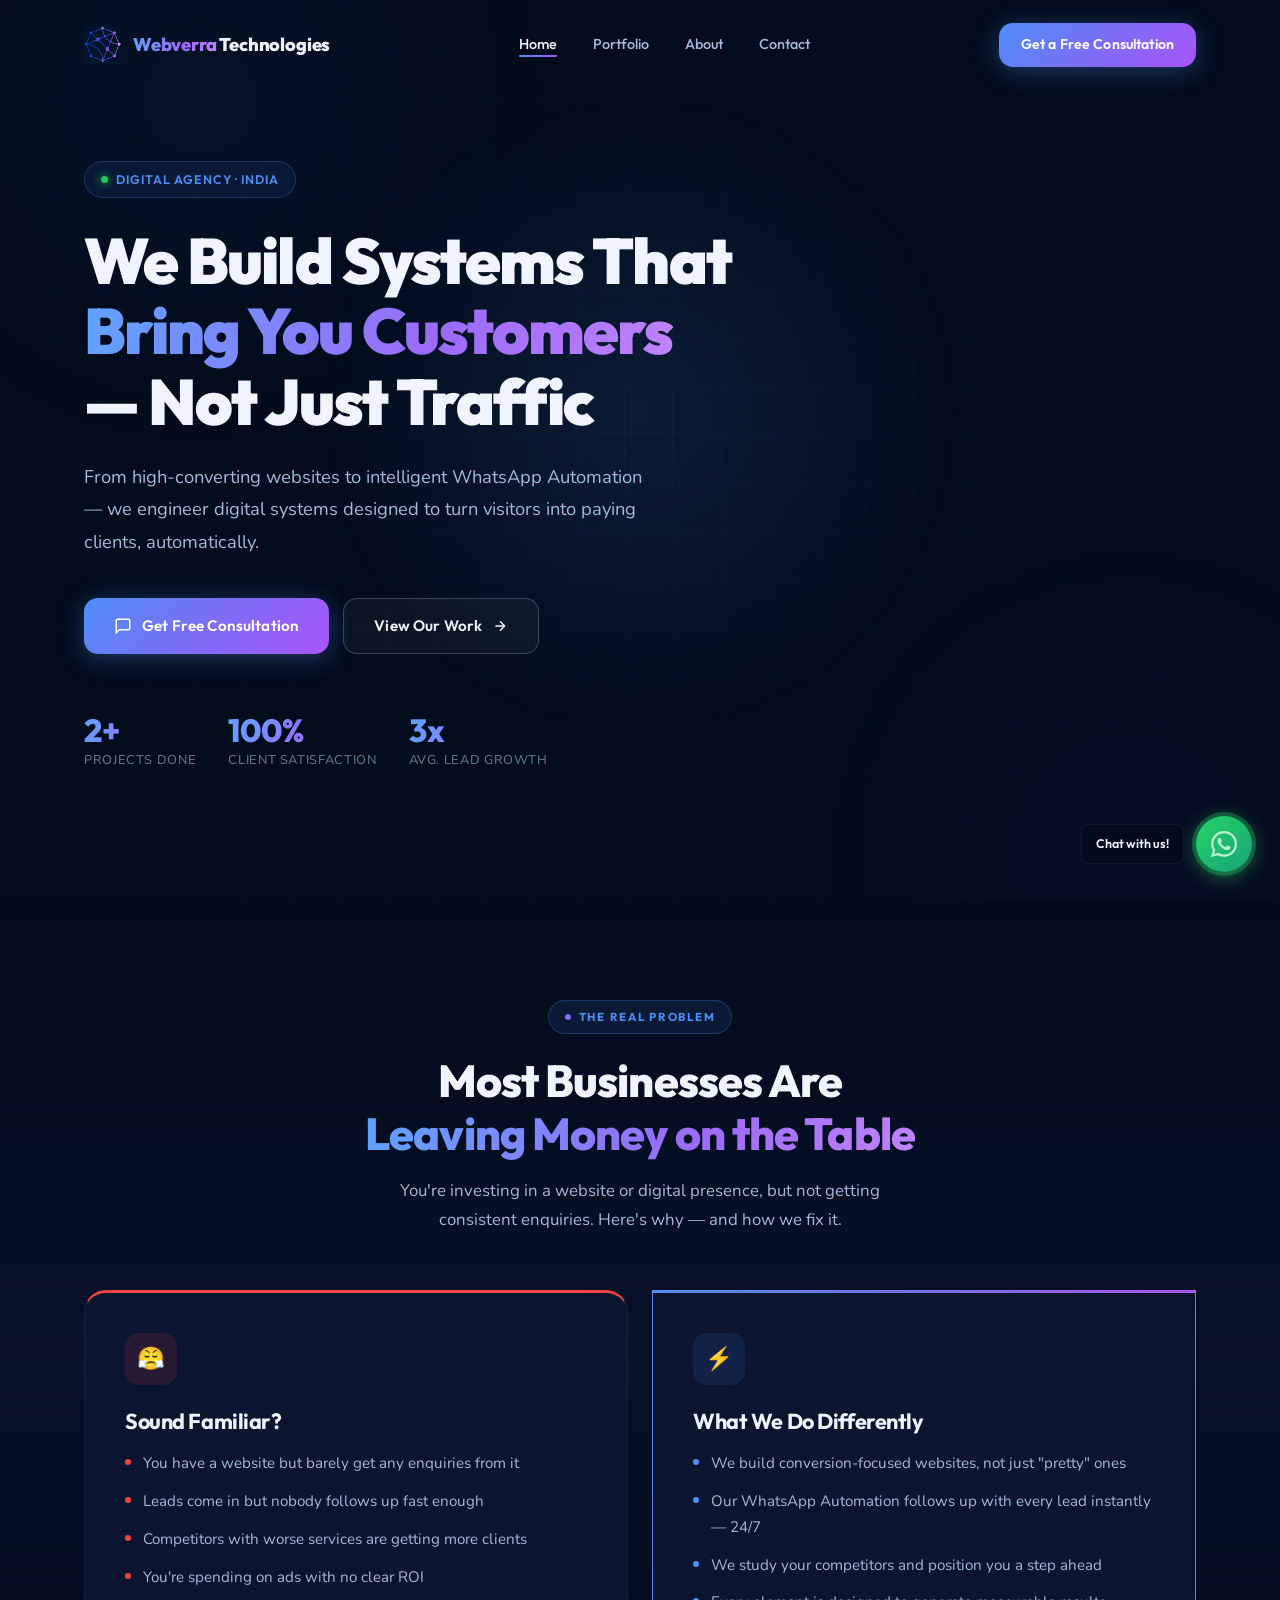
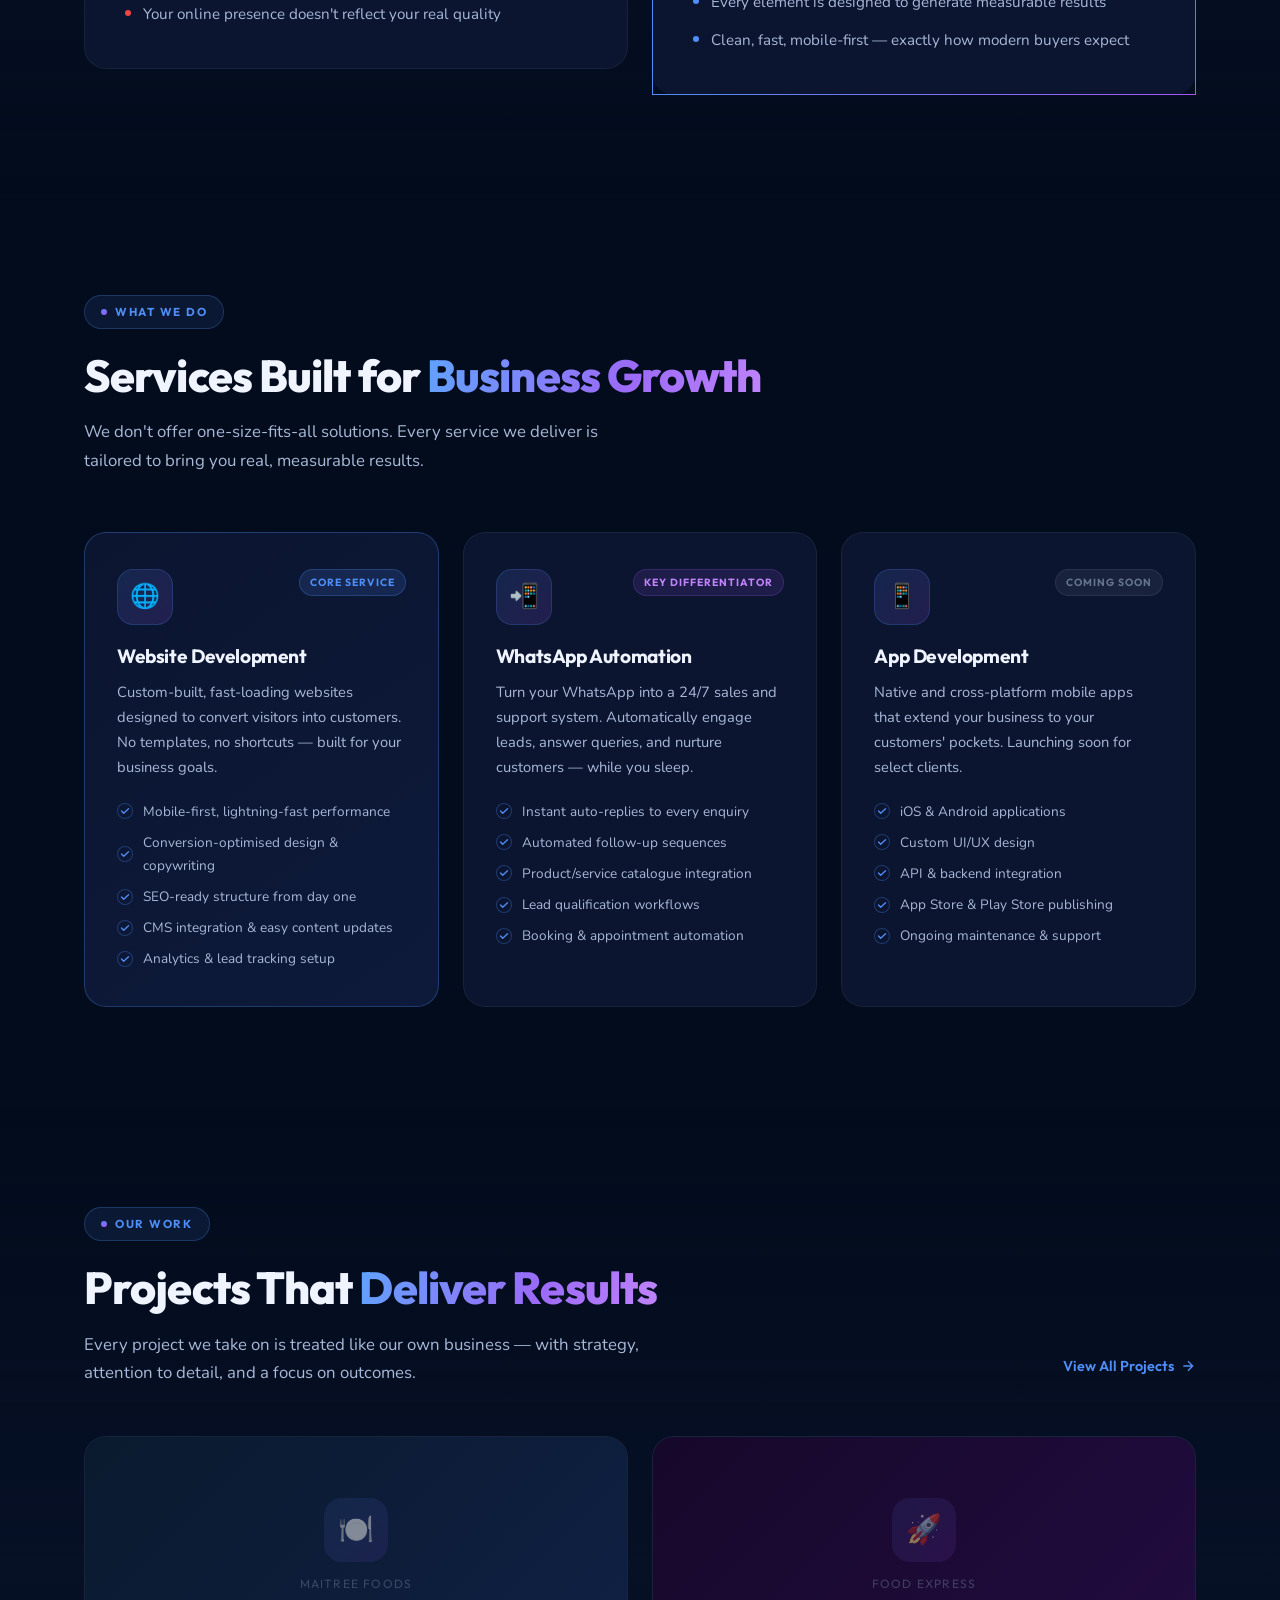
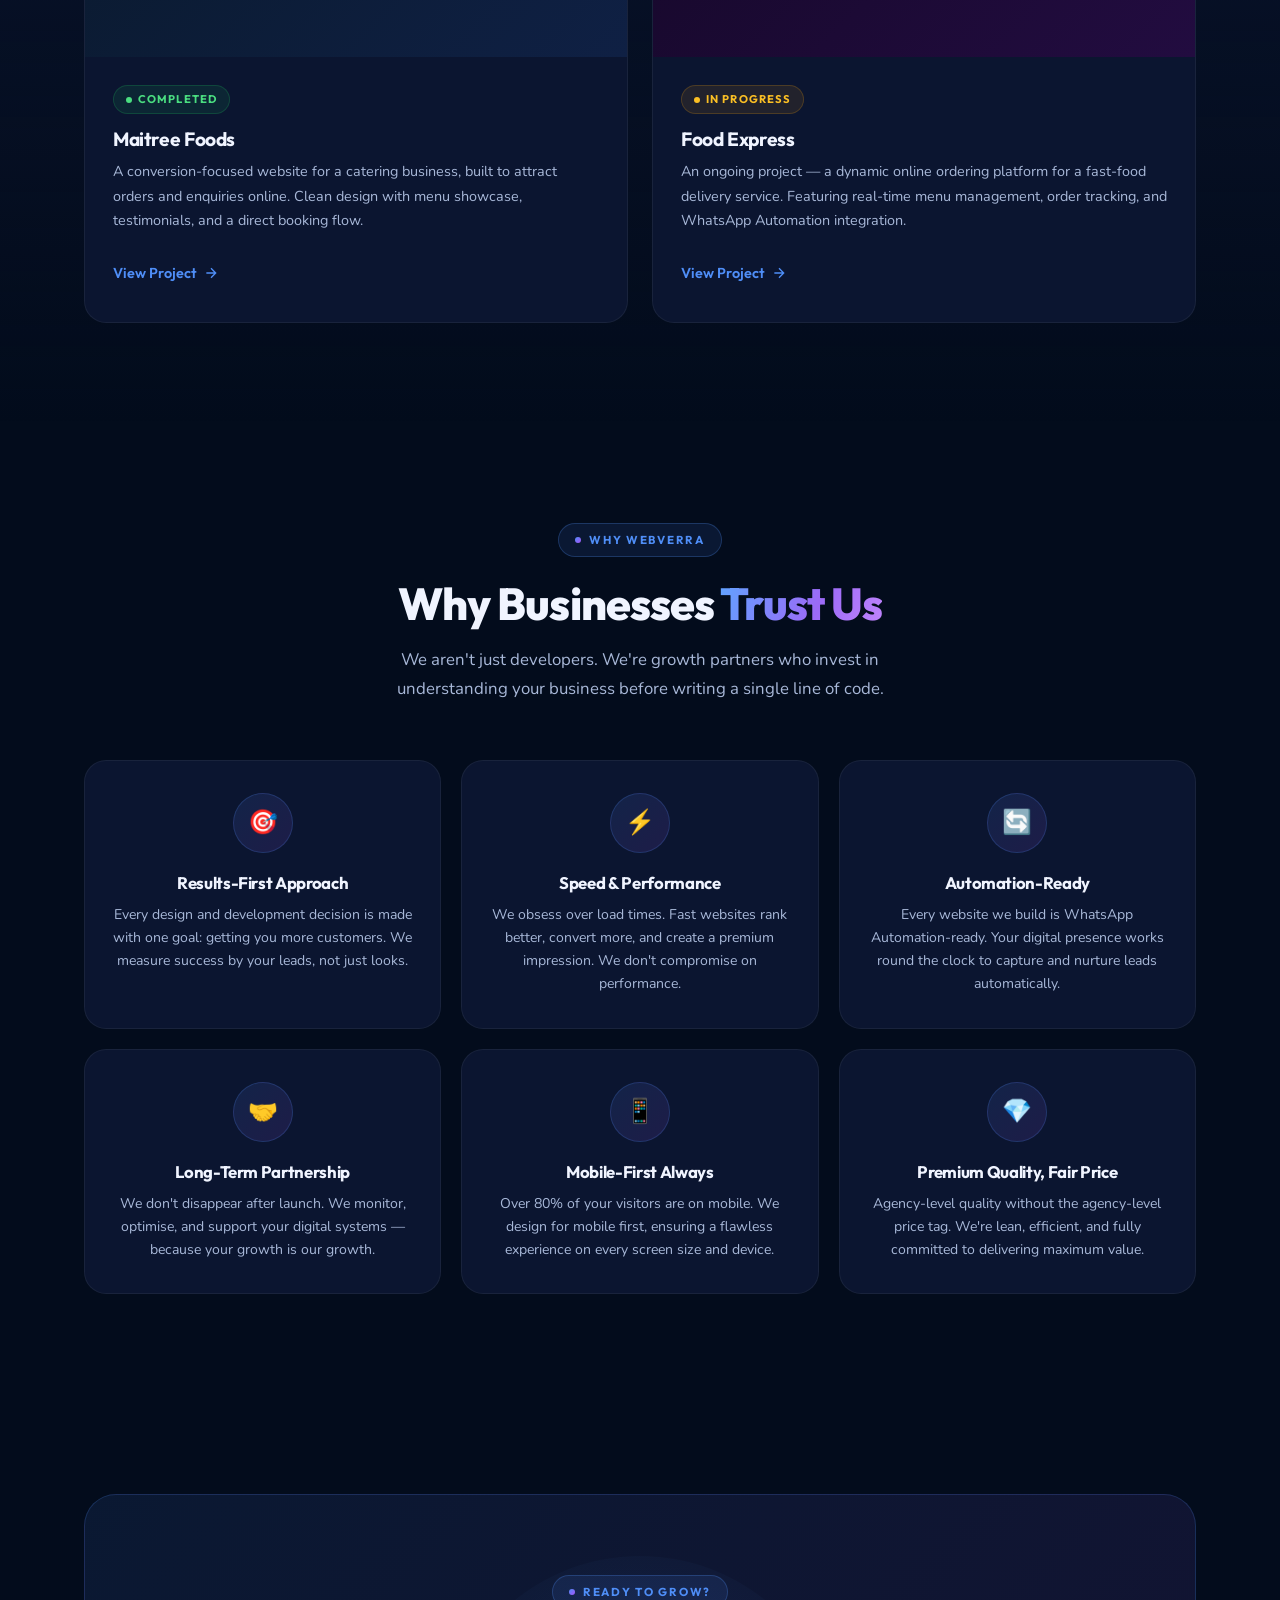
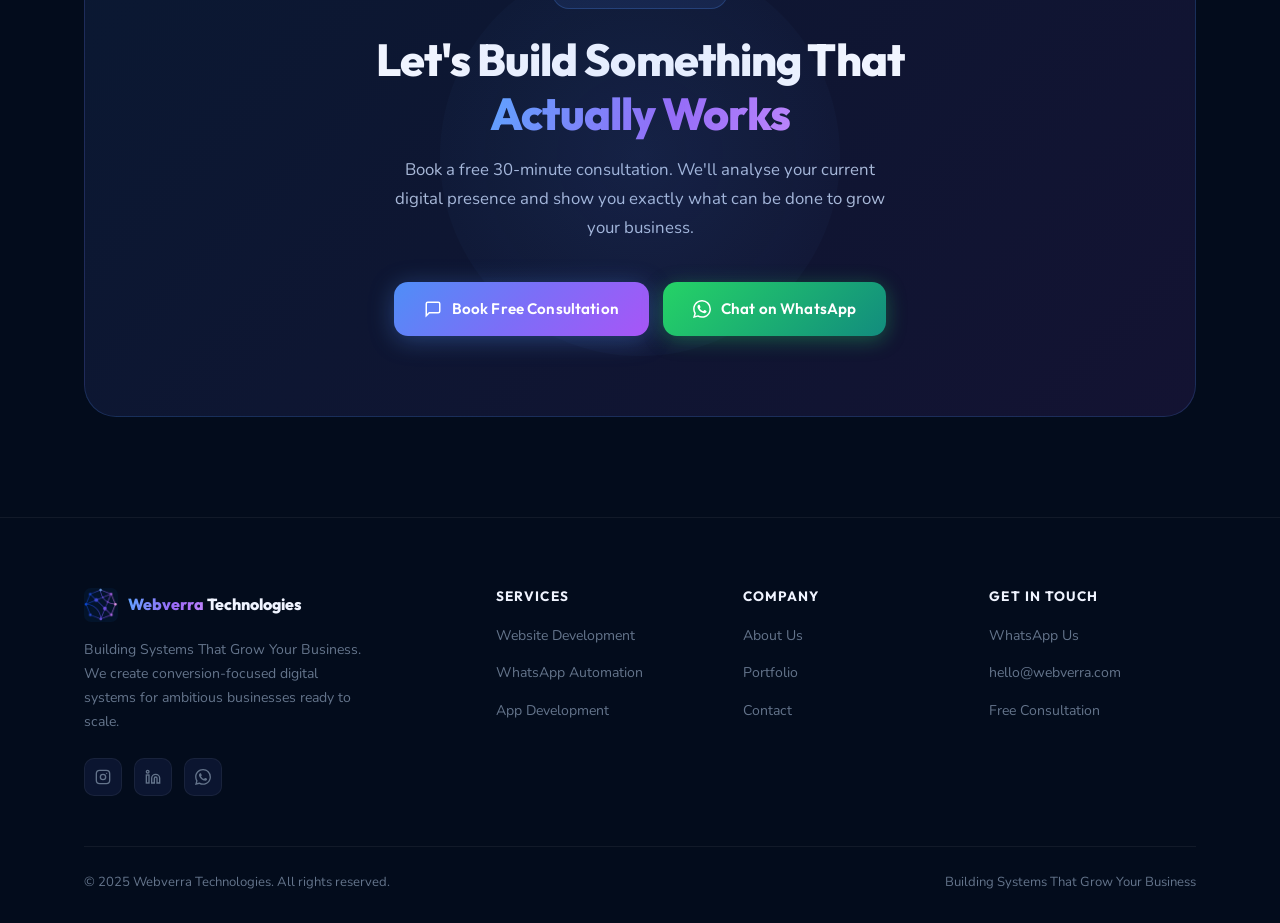
==== commit 6d5b246a: "Initial Changes Initial changes" ====
--- a/index.html
+++ b/index.html
@@ -5,7 +5,7 @@
   <meta name="viewport" content="width=device-width, initial-scale=1.0" />
   <title>Webverra Technologies — Building Systems That Grow Your Business</title>
   <meta name="description" content="Webverra Technologies builds high-converting websites, WhatsApp Automation systems, and apps that grow your business." />
-  <link rel="icon" href="logo.jpg" type="image/jpeg" />
+  <link rel="icon" href="favicon-32x32.png" type="image/jpeg" />
   <link rel="stylesheet" href="styles.css" />
 </head>
 <body>
@@ -90,7 +90,7 @@
 
         <div class="hero-stats">
           <div class="stat-item">
-            <div class="stat-num" data-target="5" data-suffix="+">5+</div>
+            <div class="stat-num" data-target="2" data-suffix="+">2+</div>
             <div class="stat-label">Projects Done</div>
           </div>
           <div class="stat-item">
@@ -232,17 +232,17 @@
       </div>
 
       <div class="portfolio-grid">
-        <!-- Maitri Foods -->
+        <!-- Maitree Foods -->
         <div class="portfolio-card reveal reveal-delay-1">
           <div class="portfolio-img portfolio-img-bg-1">
             <div class="portfolio-img-placeholder">
               <div class="portfolio-img-icon">🍽️</div>
-              <span>Maitri Foods</span>
+              <span>Maitree Foods</span>
             </div>
           </div>
           <div class="portfolio-body">
             <span class="portfolio-status status-completed">Completed</span>
-            <h3>Maitri Foods</h3>
+            <h3>Maitree Foods</h3>
             <p>A conversion-focused website for a catering business, built to attract orders and enquiries online. Clean design with menu showcase, testimonials, and a direct booking flow.</p>
             <a href="portfolio.html" class="btn-ghost">
               View Project
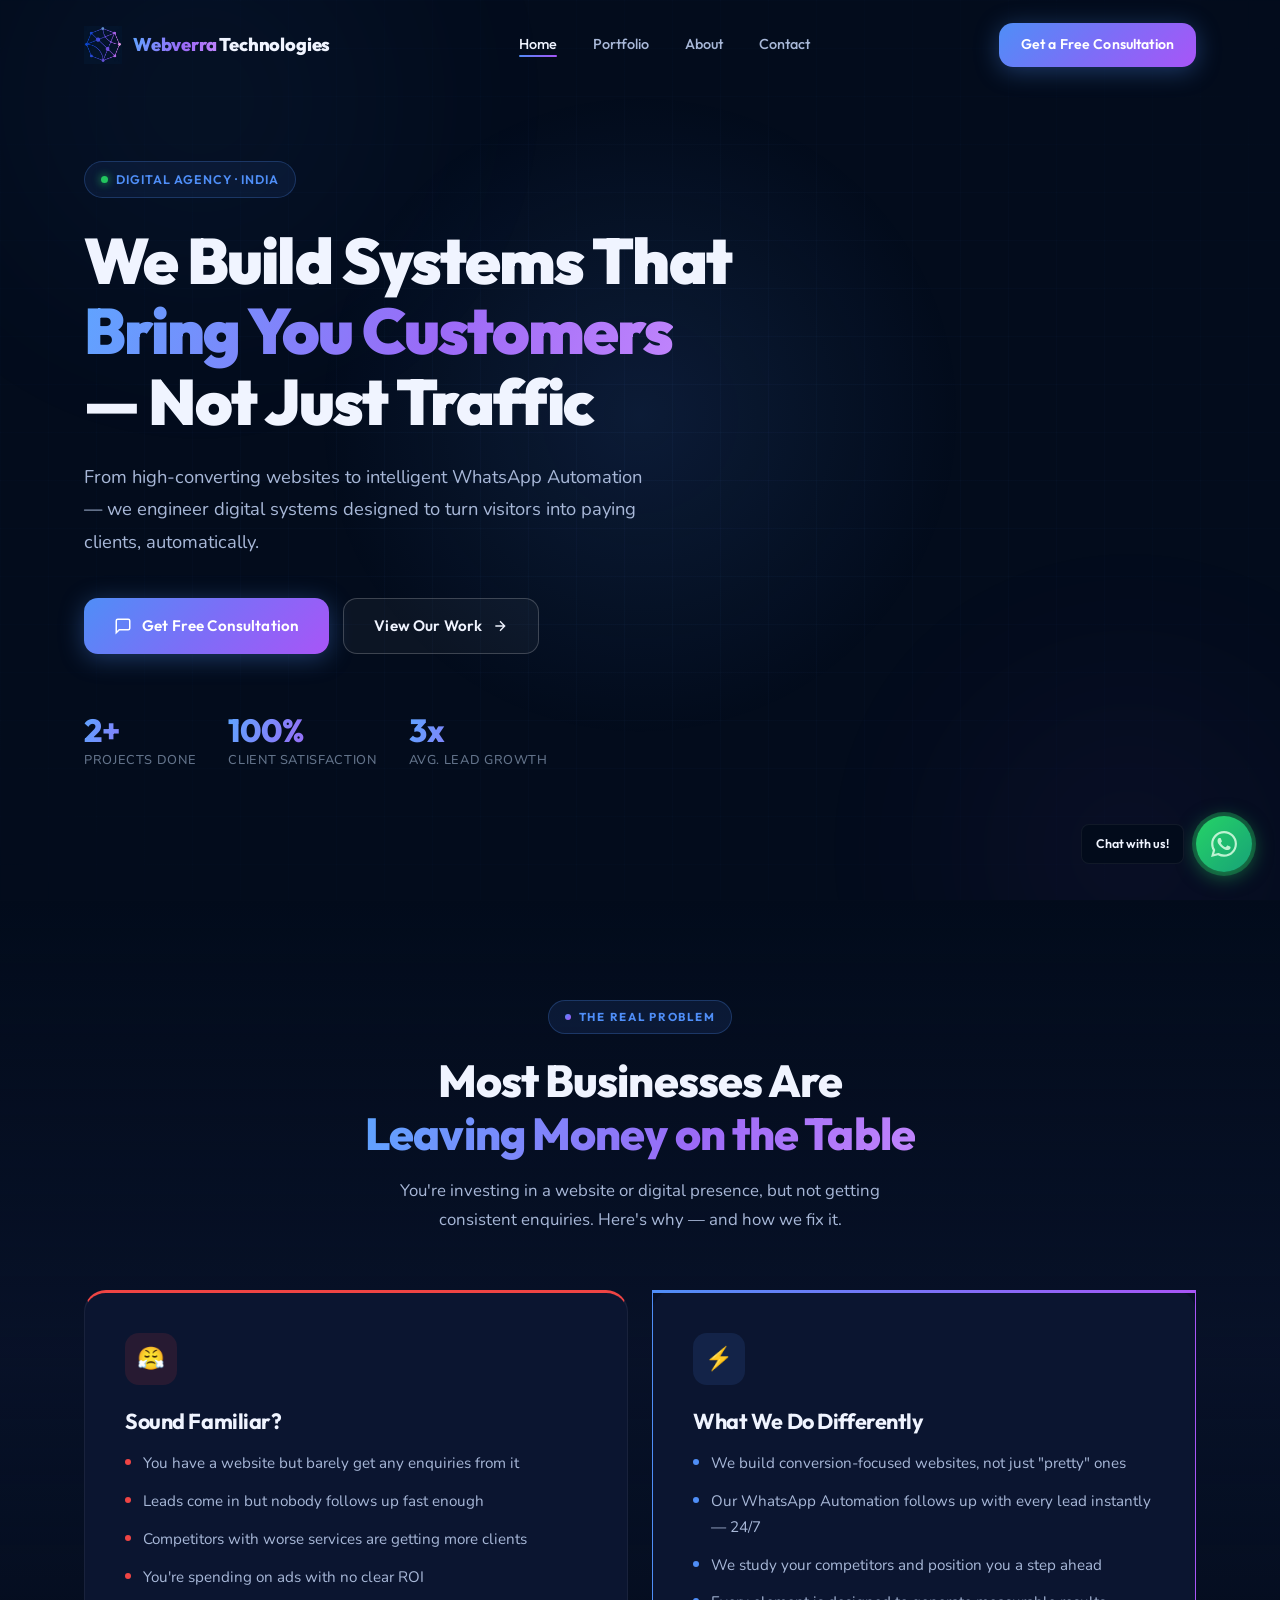
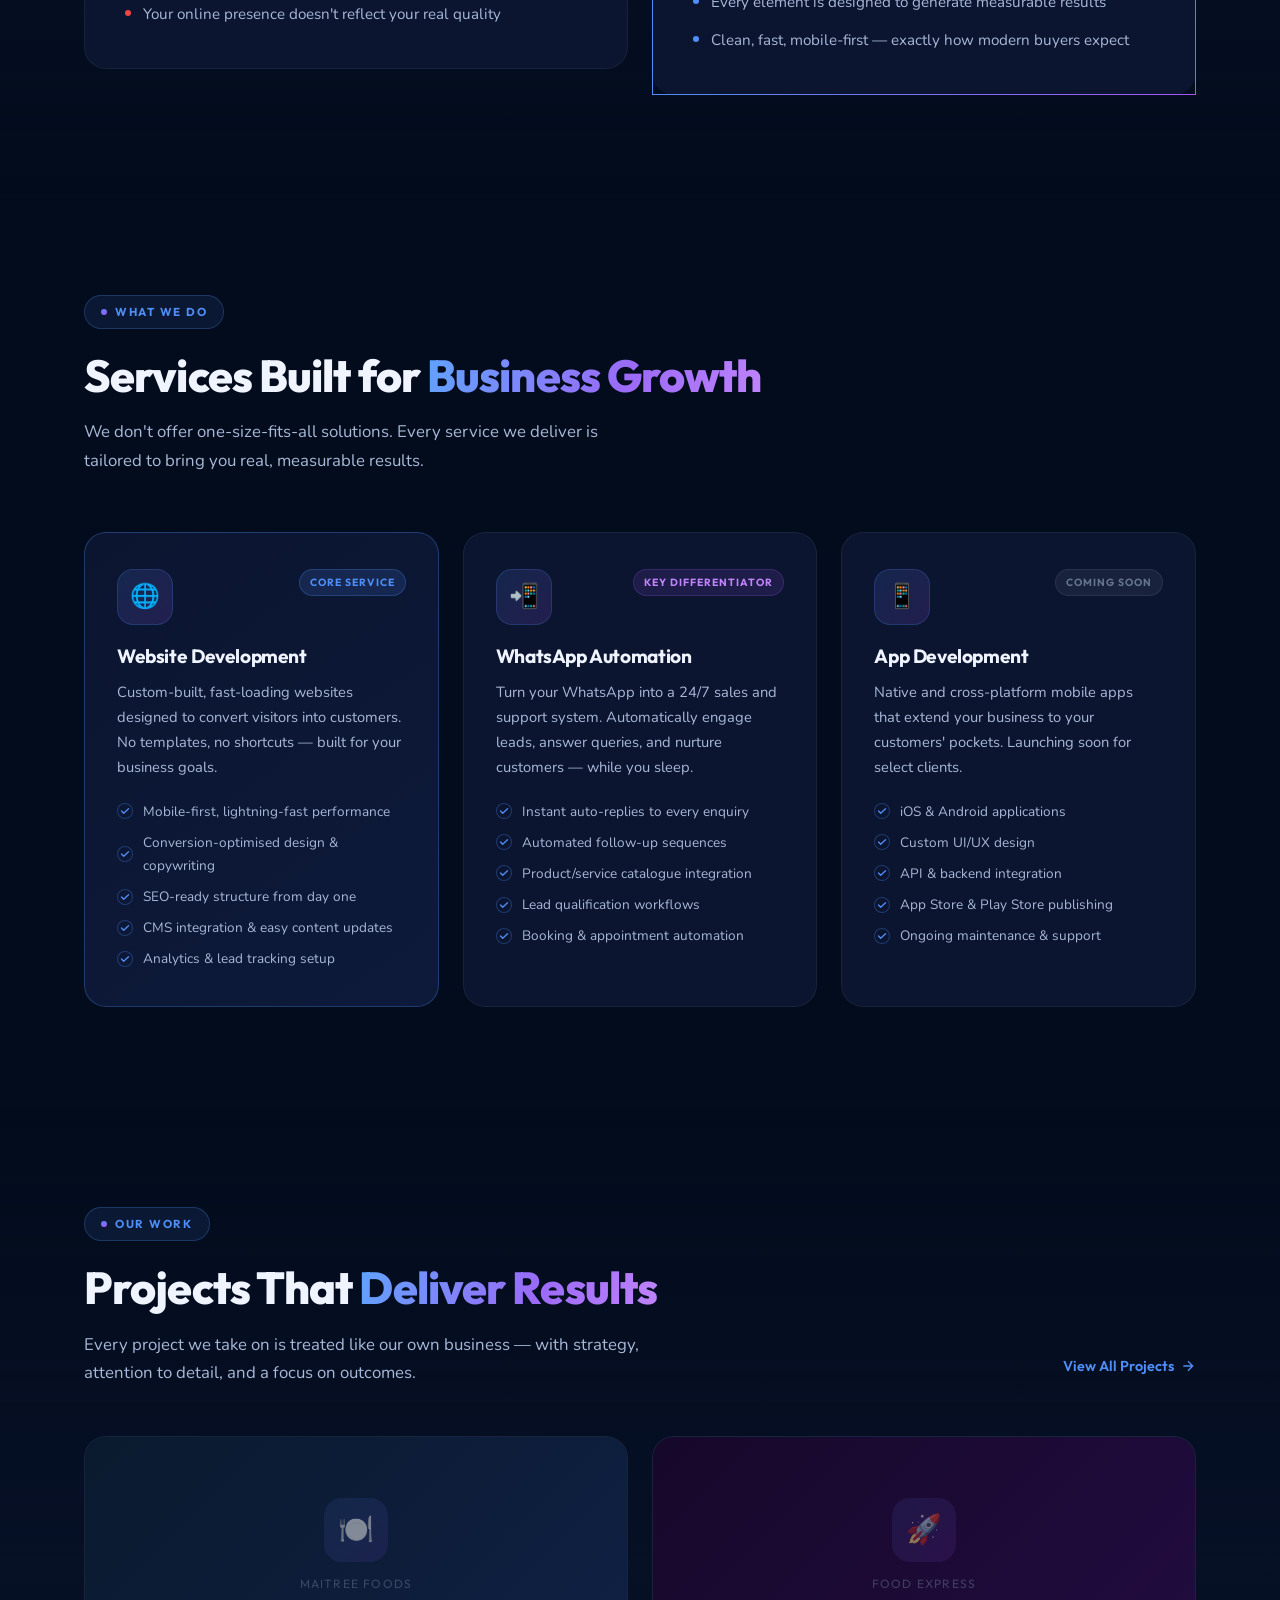
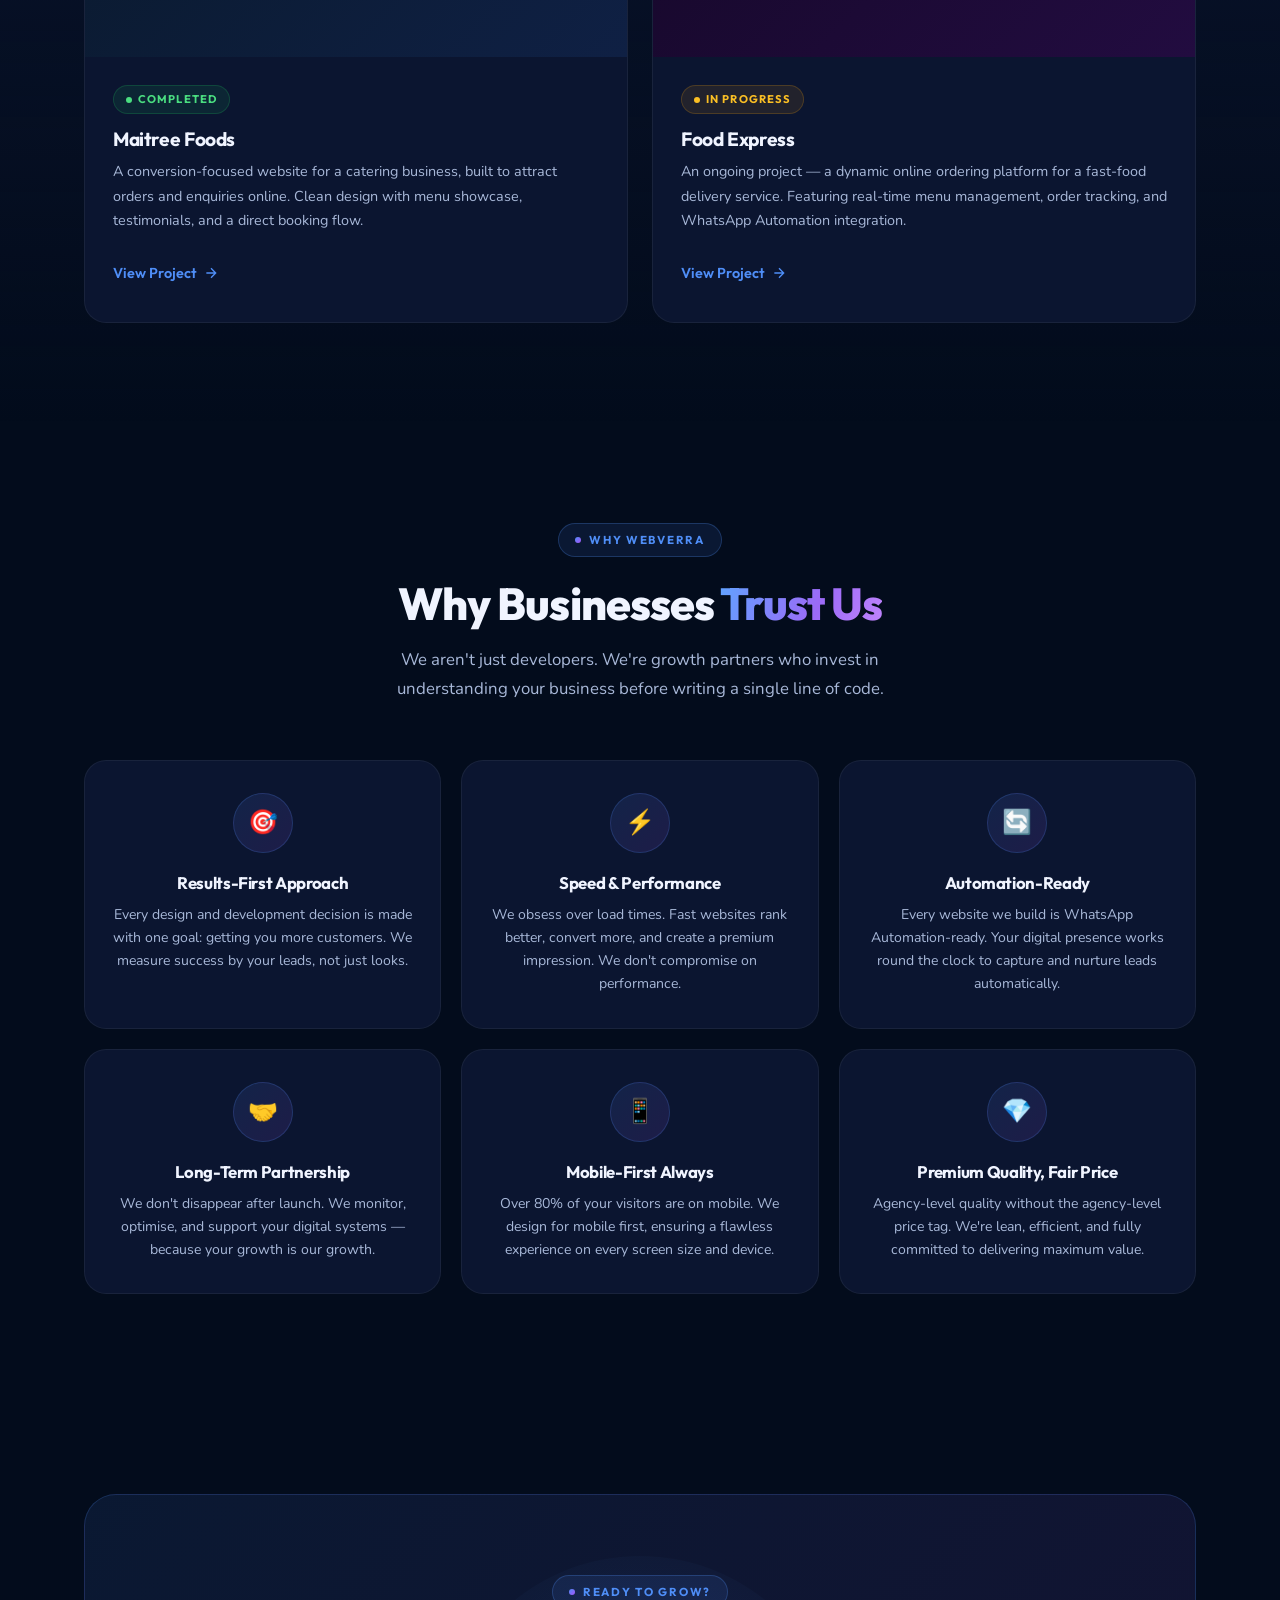
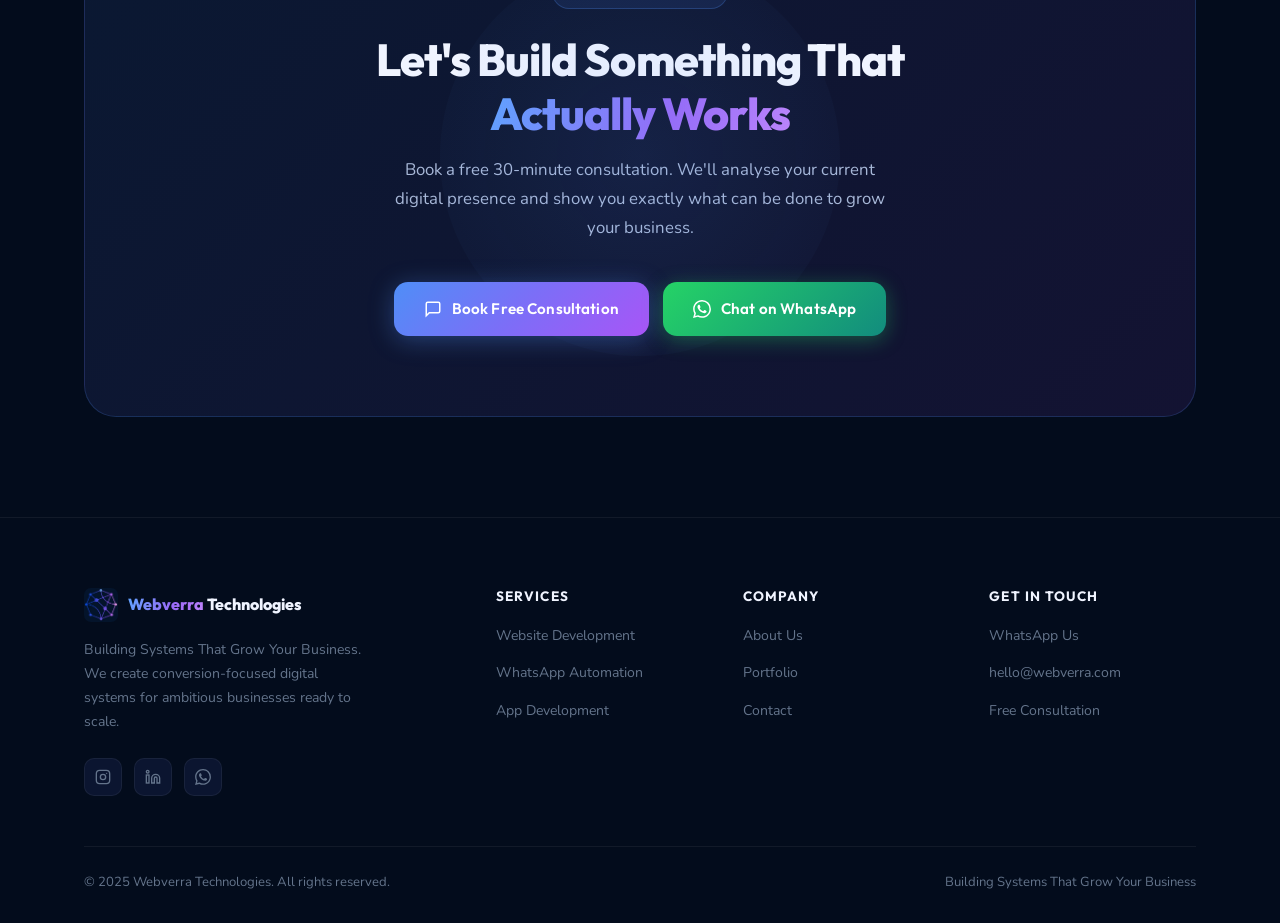
==== commit fb319eca: "logo changed logo change" ====
--- a/index.html
+++ b/index.html
@@ -19,7 +19,7 @@
     <div class="container">
       <div class="nav-inner">
         <a href="index.html" class="nav-logo" aria-label="Webverra Technologies Home">
-          <img src="logo.jpg" alt="Webverra Technologies Logo" width="38" height="38" />
+          <img src="logo.jpeg" alt="Webverra Technologies Logo" width="38" height="38" />
           <span class="nav-logo-text"><span>Webverra</span> Technologies</span>
         </a>
 
@@ -348,7 +348,7 @@
     <div class="footer-grid">
       <div class="footer-brand">
         <div class="footer-logo">
-          <img src="logo.jpg" alt="Webverra Technologies" width="34" height="34" />
+          <img src="logo.jpeg" alt="Webverra Technologies" width="34" height="34" />
           <span class="footer-logo-name"><span>Webverra</span> Technologies</span>
         </div>
         <p>Building Systems That Grow Your Business. We create conversion-focused digital systems for ambitious businesses ready to scale.</p>
